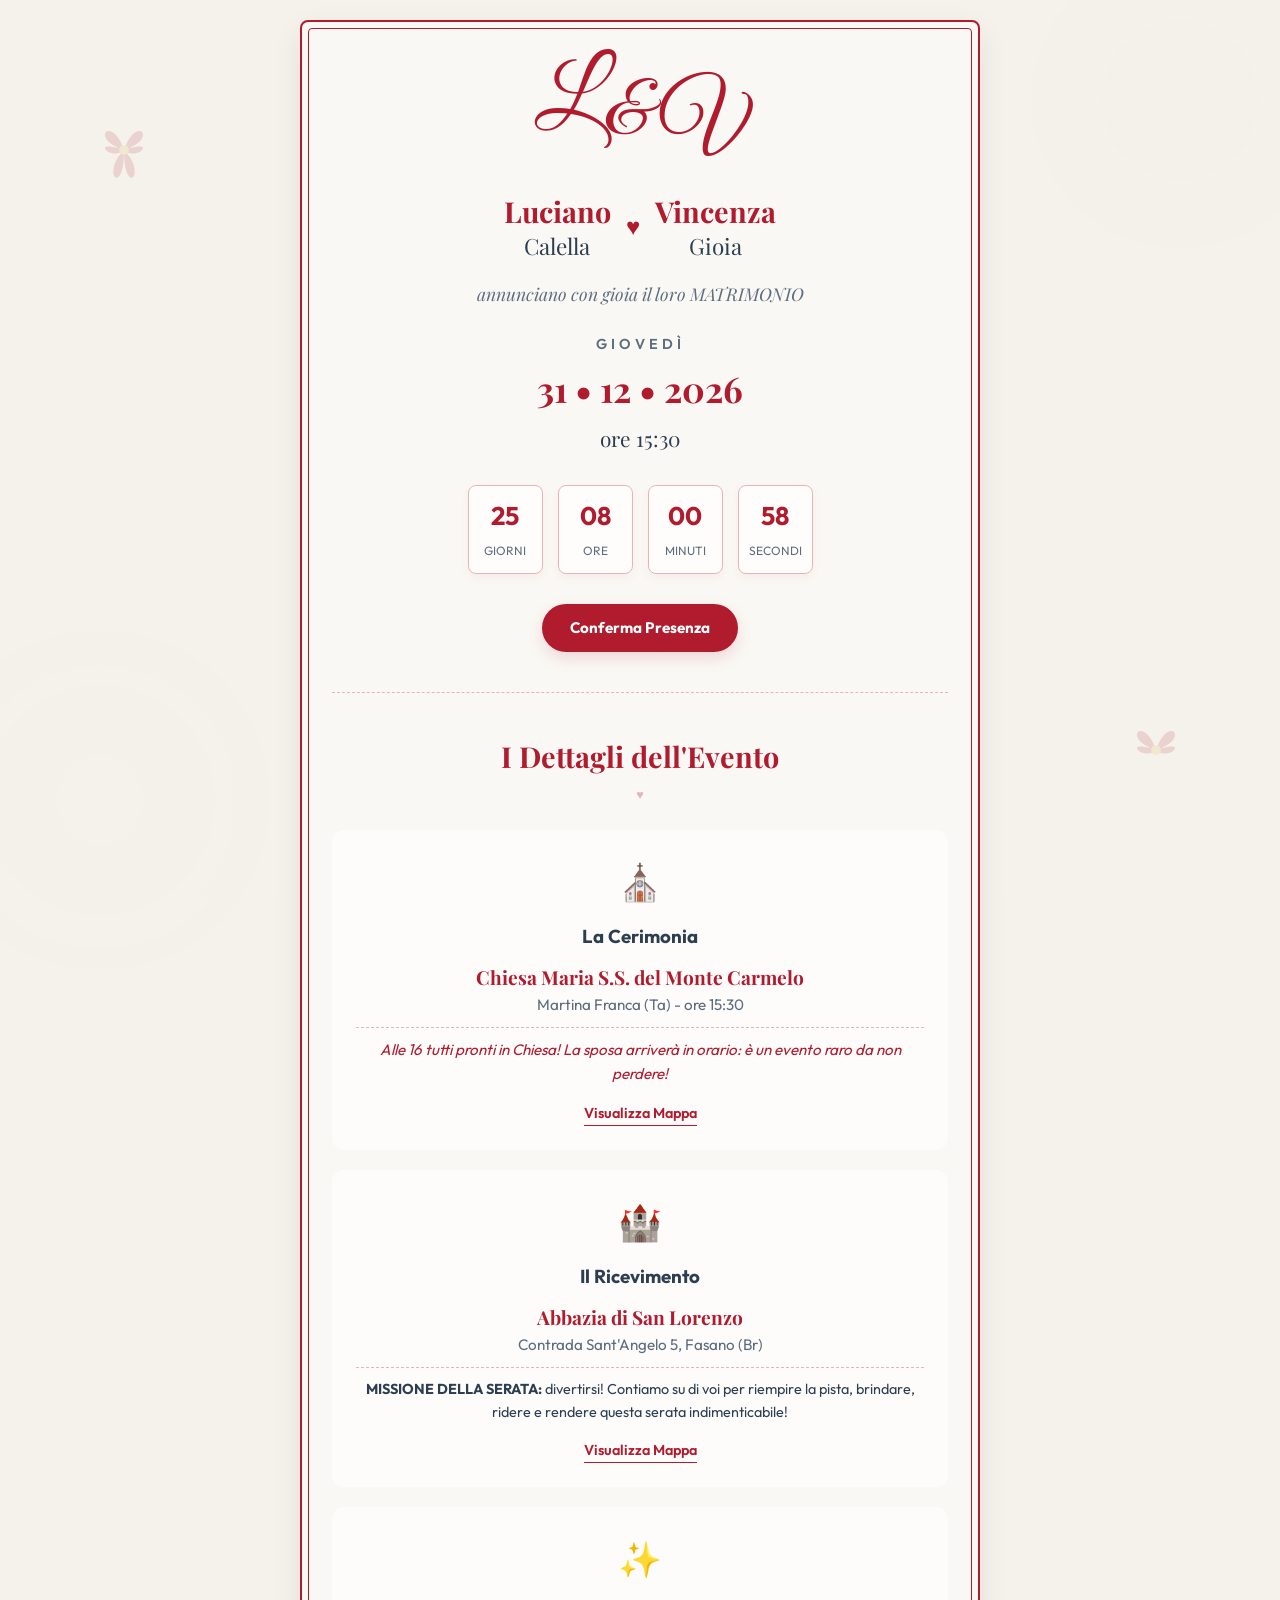
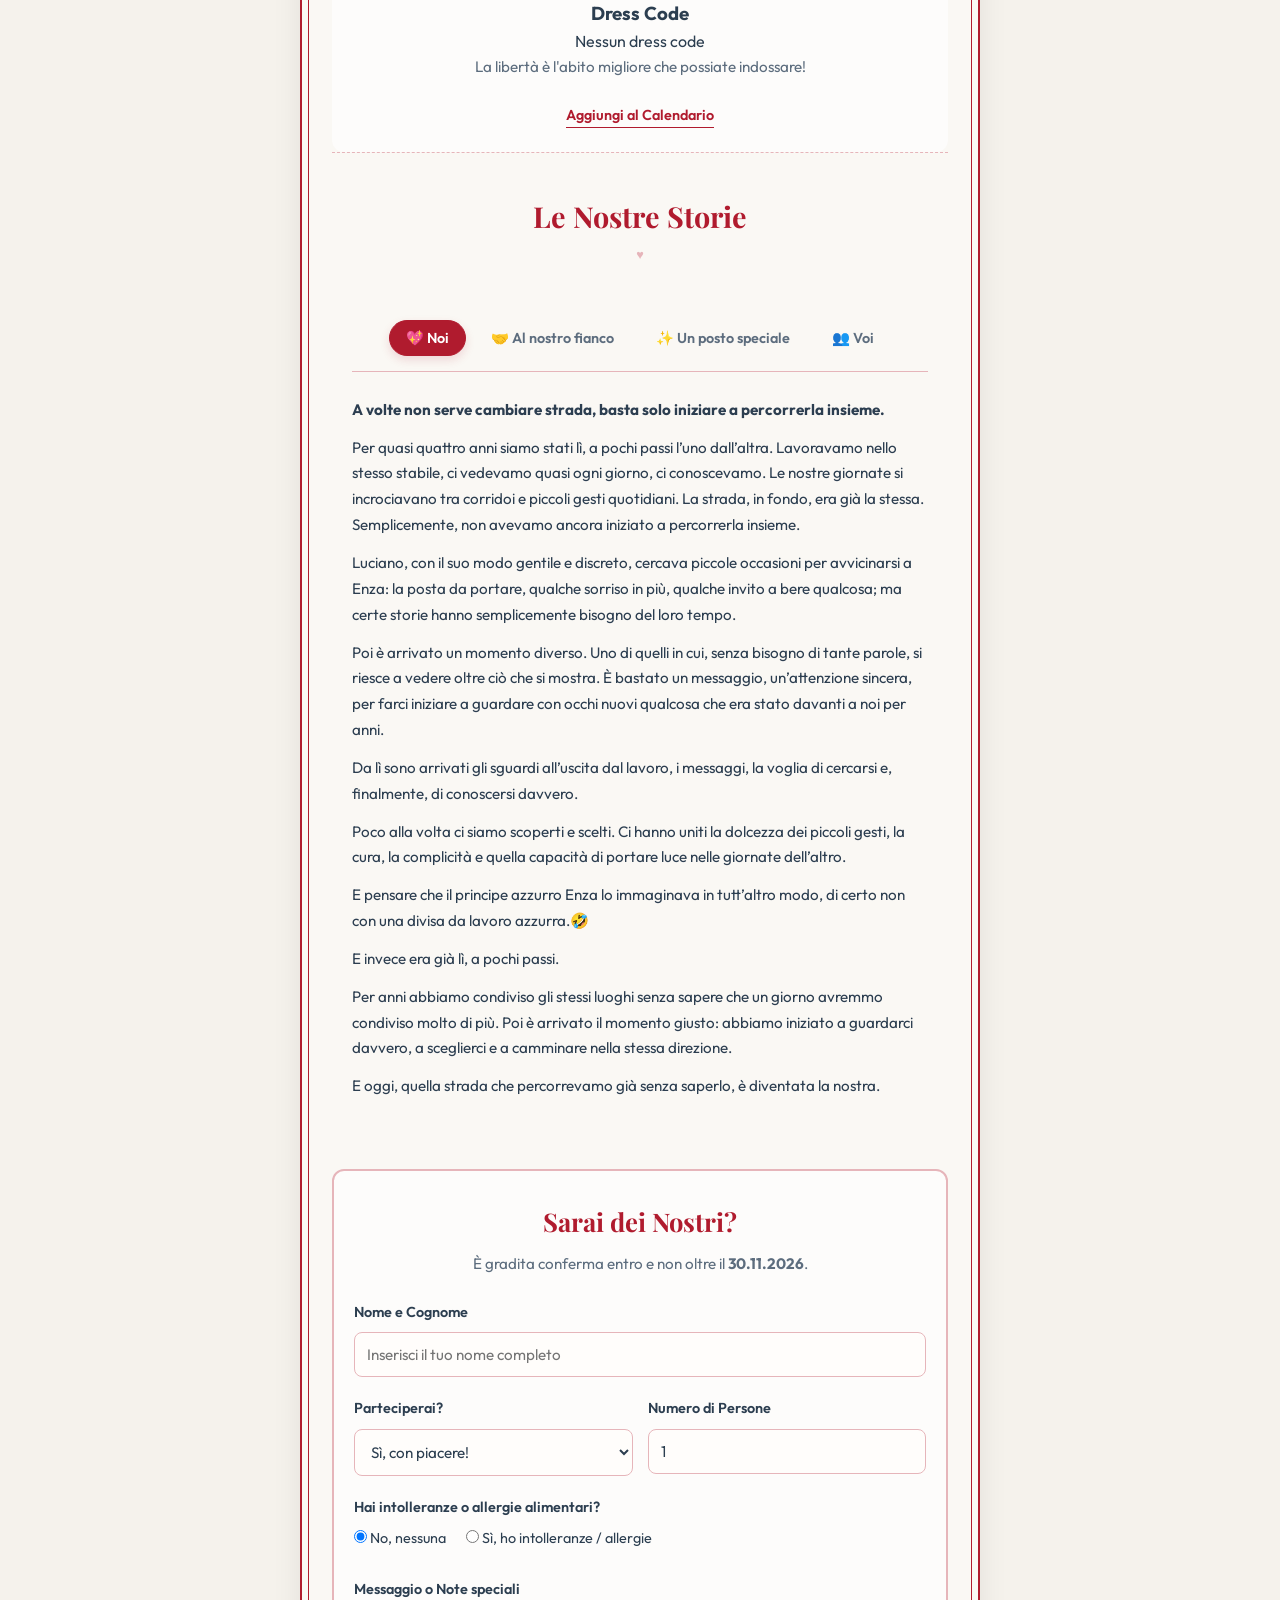
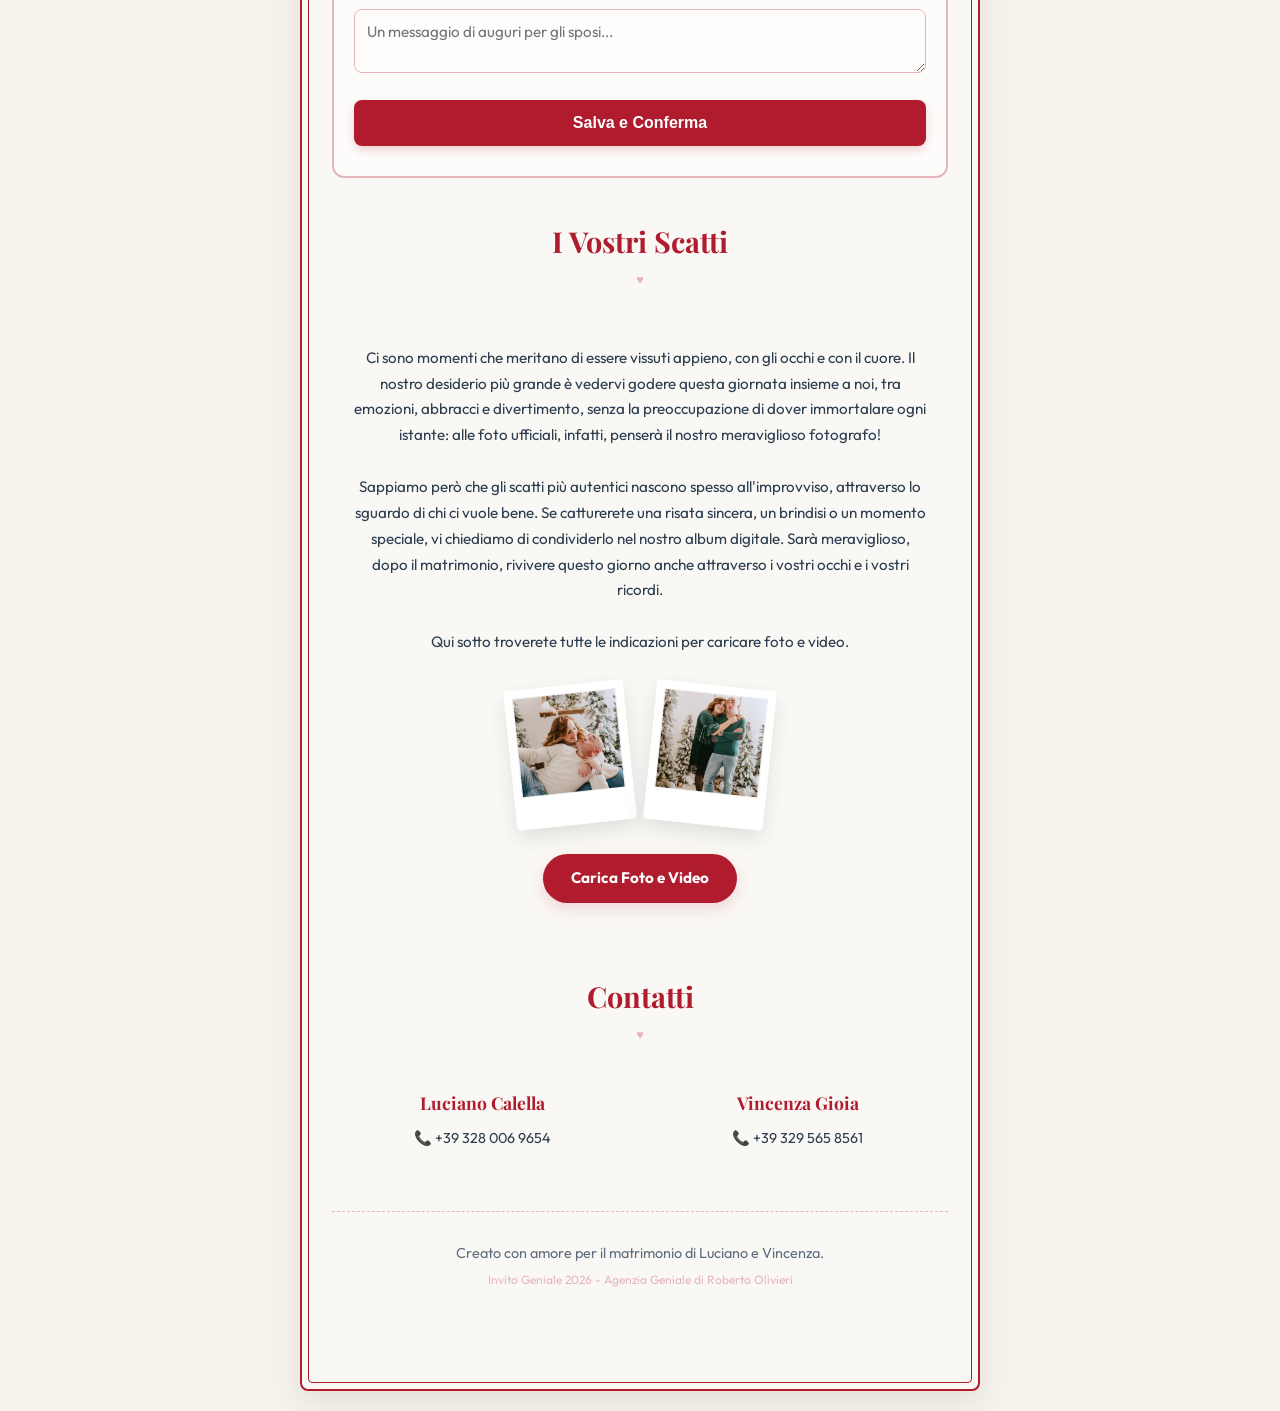
==== index.html @ fb2b027c "style: Rename location to Abbazia di San Lorenzo and add spacing above stories divider" ====
<!DOCTYPE html>
<html lang="it">
<head>
  <meta charset="UTF-8">
  <meta name="viewport" content="width=device-width, initial-scale=1.0">
  <title>Il Matrimonio di Luciano & Vincenza | Invito Ufficiale</title>
  <!-- Load Playfair Display, Great Vibes and Outfit from Google Fonts for premium wedding feel -->
  <link rel="preconnect" href="https://fonts.googleapis.com">
  <link rel="preconnect" href="https://fonts.gstatic.com" crossorigin>
  <link href="https://fonts.googleapis.com/css2?family=Great+Vibes&family=Outfit:wght@300;400;600&family=Playfair+Display:ital,wght@0,400;0,700;1,400&display=swap" rel="stylesheet">
  <link rel="stylesheet" href="style.css?v=1.0.4">
</head>
<body>

  <!-- Background Decorative Shapes -->
  <div class="decor-shape shape-1"></div>
  <div class="decor-shape shape-2"></div>
  
  <!-- Floating Wedding Flowers / Poinsettias -->
  <div class="floating-flower flower-top-left">
    <svg viewBox="0 0 100 100" fill="currentColor">
      <!-- Poinsettia stylized flower -->
      <path d="M50 50 C40 20 20 40 50 50 Z" />
      <path d="M50 50 C60 20 80 40 50 50 Z" />
      <path d="M50 50 C20 40 40 60 50 50 Z" />
      <path d="M50 50 C80 40 60 60 50 50 Z" />
      <path d="M50 50 C30 70 50 90 50 50 Z" />
      <path d="M50 50 C70 70 50 90 50 50 Z" />
      <circle cx="50" cy="50" r="4" fill="#D4AF37" />
    </svg>
  </div>
  <div class="floating-flower flower-bottom-right">
    <svg viewBox="0 0 100 100" fill="currentColor">
      <path d="M50 50 C40 20 20 40 50 50 Z" />
      <path d="M50 50 C60 20 80 40 50 50 Z" />
      <path d="M50 50 C20 40 40 60 50 50 Z" />
      <path d="M50 50 C80 40 60 60 50 50 Z" />
      <circle cx="50" cy="50" r="4" fill="#D4AF37" />
    </svg>
  </div>

  <!-- Main Container -->
  <div class="app-container">

    <!-- Card Wrapper to match physical card borders -->
    <div class="physical-card-wrap">
      
      <!-- Hero / Header Section -->
      <header class="hero-section">
        <div class="monogram-logo"><span class="letter-l">L</span><span class="ampersand">&amp;</span><span class="letter-v">V</span></div>
        
        <div class="celebrant-names-grid">
          <div class="celebrant-name-item">
            <span class="first-name">Luciano</span>
            <span class="last-name">Calella</span>
          </div>
          <div class="heart-divider-wrap">
            <span class="heart-icon">♥</span>
          </div>
          <div class="celebrant-name-item">
            <span class="first-name">Vincenza</span>
            <span class="last-name">Gioia</span>
          </div>
        </div>

        <p class="announcement-text" data-i18n="announcementText">annunciano con gioia il loro MATRIMONIO</p>
        
        <div class="wedding-date-badge">
          <div class="day-name" data-i18n="dayName">GIOVEDÌ</div>
          <div class="date-numbers">31 &bull; 12 &bull; 2026</div>
          <div class="time-number">ore 15:30</div>
        </div>

        <!-- Countdown Timer -->
        <div class="countdown-container">
          <div class="countdown-card">
            <span class="countdown-val" id="days">00</span>
            <span class="countdown-lbl" data-i18n="lblDays">Giorni</span>
          </div>
          <div class="countdown-card">
            <span class="countdown-val" id="hours">00</span>
            <span class="countdown-lbl" data-i18n="lblHours">Ore</span>
          </div>
          <div class="countdown-card">
            <span class="countdown-val" id="minutes">00</span>
            <span class="countdown-lbl" data-i18n="lblMinutes">Minuti</span>
          </div>
          <div class="countdown-card">
            <span class="countdown-val" id="seconds">00</span>
            <span class="countdown-lbl" data-i18n="lblSeconds">Secondi</span>
          </div>
        </div>

        <a href="#rsvp" class="cta-button scroll-link" data-i18n="ctaButton">Conferma Presenza</a>
      </header>

      <!-- Event Details Section -->
      <section class="details-section" id="details">
        <h2 class="section-title" data-i18n="detailsTitle">I Dettagli dell'Evento</h2>
        
        <div class="details-grid">
          <!-- Ceremony Card -->
          <div class="detail-card glass-card">
            <div class="card-content">
              <div class="card-icon">⛪</div>
              <h3 data-i18n="ceremonyTitle">La Cerimonia</h3>
              <p class="location-title">Chiesa Maria S.S. del Monte Carmelo</p>
              <p class="detail-sub">Martina Franca (Ta) - ore 15:30</p>
              <p class="funny-note" data-i18n="ceremonyFunny">Alle 16 tutti pronti in Chiesa! La sposa arriverà in orario: è un evento raro da non perdere!</p>
            </div>
            <a href="https://maps.google.com/?q=Chiesa+Maria+S.S.+del+Monte+Carmelo+Martina+Franca" target="_blank" class="map-link" data-i18n="mapBtn">Visualizza Mappa</a>
          </div>

          <!-- Reception Card -->
          <div class="detail-card glass-card">
            <div class="card-content">
              <div class="card-icon">🏰</div>
              <h3 data-i18n="receptionTitle">Il Ricevimento</h3>
              <p class="location-title">Abbazia di San Lorenzo</p>
              <p class="detail-sub">Contrada Sant'Angelo 5, Fasano (Br)</p>
              <p class="mission-text" data-i18n="missionText"><strong>MISSIONE DELLA SERATA:</strong> divertirsi! Contiamo su di voi per riempire la pista, brindare, ridere e rendere questa serata indimenticabile!</p>
            </div>
            <a href="https://maps.google.com/?q=Abbazia+San+Lorenzo+Fasano" target="_blank" class="map-link" data-i18n="mapBtn">Visualizza Mappa</a>
          </div>

          <!-- Dress Code Card -->
          <div class="detail-card glass-card">
            <div class="card-content">
              <div class="card-icon">✨</div>
              <h3 data-i18n="dressCodeTitle">Dress Code</h3>
              <p class="dress-code-val" data-i18n="dressCodeVal">Nessun dress code</p>
              <p class="detail-sub" data-i18n="dressCodeSub">La libertà è l'abito migliore che possiate indossare!</p>
            </div>
            <a href="#" id="calendar-btn" target="_blank" class="map-link" data-i18n="calendarBtn">Aggiungi al Calendario</a>
          </div>
        </div>
      <!-- Stories Section -->
      <section class="stories-section">
        <h2 class="section-title" data-i18n="storiesTitle">Le Nostre Storie</h2>
        <div class="stories-card glass-card">
          <div class="stories-tabs">
            <button class="tab-btn active" data-tab="noi" data-i18n="tabNoi">💖 Noi</button>
            <button class="tab-btn" data-tab="fianco" data-i18n="tabFianco">🤝 Al nostro fianco</button>
            <button class="tab-btn" data-tab="speciale" data-i18n="tabSpeciale">✨ Un posto speciale</button>
            <button class="tab-btn" data-tab="voi" data-i18n="tabVoi">👥 Voi</button>
          </div>
          <div class="stories-content">
            <div class="tab-content active" id="tab-noi" data-i18n="storyNoi">
              <!-- Caricato dinamicamente -->
            </div>
            <div class="tab-content" id="tab-fianco" data-i18n="storyFianco">
              <!-- Caricato dinamicamente -->
            </div>
            <div class="tab-content" id="tab-speciale" data-i18n="storySpeciale">
              <!-- Caricato dinamicamente -->
            </div>
            <div class="tab-content" id="tab-voi" data-i18n="storyVoi">
              <!-- Caricato dinamicamente -->
            </div>
          </div>
        </div>
      </section>

      <!-- RSVP Invitation Form -->
      <section class="rsvp-section" id="rsvp">
        <div class="rsvp-card glass-card">
          <h2 class="card-title" data-i18n="rsvpTitle">Sarai dei Nostri?</h2>
          <p class="card-subtitle" data-i18n="rsvpSubtitle">È gradita conferma entro e non oltre il <strong id="rsvp-deadline-text">30.11.2026</strong>.</p>
          
          <form id="rsvp-form" class="rsvp-form">
            <div class="form-group">
              <label for="guest-name" data-i18n="labelName">Nome e Cognome</label>
              <input type="text" id="guest-name" required placeholder="Inserisci il tuo nome completo" data-i18n="placeholderName">
            </div>

            <div class="form-row">
              <div class="form-group">
                <label for="attendance" data-i18n="labelAttendance">Parteciperai?</label>
                <select id="attendance" required>
                  <option value="yes" selected data-i18n="optionYes">Sì, con piacere!</option>
                  <option value="no" data-i18n="optionNo">Purtroppo non potrò esserci</option>
                </select>
              </div>

              <div class="form-group" id="guests-count-group">
                <label for="guests-count" data-i18n="labelGuests">Numero di Persone</label>
                <input type="number" id="guests-count" min="1" max="10" value="1">
              </div>
            </div>

            <div id="guest-names-container"></div>

            <div class="form-group">
              <label data-i18n="labelAllergies">Hai intolleranze o allergie alimentari?</label>
              <div class="radio-group">
                <label class="radio-label">
                  <input type="radio" name="has-allergies" value="no" checked>
                  <span data-i18n="radioNo">No, nessuna</span>
                </label>
                <label class="radio-label">
                  <input type="radio" name="has-allergies" value="yes">
                  <span data-i18n="radioYes">Sì, ho intolleranze / allergie</span>
                </label>
              </div>
            </div>

            <div class="form-group hidden" id="diet-group">
              <label for="diet-requirements" data-i18n="labelDiet">Specificare allergie o esigenze alimentari:</label>
              <textarea id="diet-requirements" rows="2" placeholder="Es. Celiaco (senza glutine), intollerante al lattosio, vegetariano, ecc." data-i18n="placeholderDiet"></textarea>
            </div>

            <div class="form-group">
              <label for="guest-notes" data-i18n="labelNotes">Messaggio o Note speciali</label>
              <textarea id="guest-notes" rows="2" placeholder="Un messaggio di auguri per gli sposi..." data-i18n="placeholderNotes"></textarea>
            </div>

            <button type="submit" class="submit-button" data-i18n="submitBtn">Salva e Conferma</button>
          </form>

          <!-- Post RSVP info container -->
          <div id="rsvp-success" class="rsvp-success hidden">
            <div class="success-icon">🎉</div>
            <h3 data-i18n="successTitle">Grazie per la tua risposta!</h3>
            <p id="rsvp-summary-text"></p>
            <div class="success-actions">
              <button id="send-whatsapp-btn" class="whatsapp-button">
                <svg xmlns="http://www.w3.org/2000/svg" width="18" height="18" fill="currentColor" viewBox="0 0 16 16"><path d="M13.601 2.326A7.854 7.854 0 0 0 7.994 0C3.627 0 .068 3.558.064 7.926c0 1.399.366 2.76 1.057 3.965L0 16l4.204-1.102a7.933 7.933 0 0 0 3.79.907h.004c4.368 0 7.926-3.558 7.93-7.93A7.898 7.898 0 0 0 13.6 2.326zM7.994 14.521a6.573 6.573 0 0 1-3.356-.92l-.24-.144-2.494.654.666-2.433-.156-.251a6.56 6.56 0 0 1-1.007-3.505c0-3.626 2.957-6.584 6.591-6.584a6.56 6.56 0 0 1 4.66 1.931 6.557 6.557 0 0 1 1.928 4.66c-.004 3.639-2.961 6.592-6.592 6.592zm3.69-4.294c-.202-.1-.1.198-.073.348-.386-.19-.747-.373-1.012-.5-.264-.127-.456-.19-.648.096-.19.286-.738.93-.904 1.124-.166.19-.33.21-.531.11-.202-.1-.852-.314-1.623-.997-.6-.533-1.005-1.193-1.123-1.395-.118-.202-.012-.31.088-.41.09-.09.202-.238.303-.356.101-.118.135-.202.203-.338.067-.136.034-.254-.017-.356-.05-.1-.456-1.1-.624-1.506-.164-.398-.333-.344-.456-.35-.118-.006-.254-.007-.39-.007a.75.75 0 0 0-.544.254c-.187.202-.713.697-.713 1.7s.73 1.97 1.83 2.1c1.1.135 1.97-.245 2.12-.416.15-.17.15-.224.15-.327s-.05-.18-.252-.28z"/></svg>
                <span data-i18n="whatsappBtn">Invia su WhatsApp</span>
              </button>
              <button id="change-rsvp-btn" class="text-button" data-i18n="changeRsvpBtn">Modifica risposta</button>
            </div>
          </div>
        </div>
      </section>

      <!-- I Vostri Scatti Section -->
      <section class="scatti-section">
        <h2 class="section-title" data-i18n="scattiTitle">I Vostri Scatti</h2>
        <div class="scatti-card glass-card">
          <p class="scatti-intro" data-i18n="scattiIntro">
            <!-- Caricato dinamicamente -->
          </p>
          <div class="scatti-polaroid-container">
            <div class="polaroid polaroid-1"><img src="assets/polaroid1.jpg" alt="Luciano & Vincenza"></div>
            <div class="polaroid polaroid-2"><img src="assets/polaroid2.jpg" alt="Matrimonio"></div>
          </div>
          <a href="#" id="scatti-album-btn" target="_blank" class="cta-button" data-i18n="scattiBtn">Carica Foto e Video</a>
        </div>
      </section>

      <!-- Contacts / Info Section -->
      <section class="contacts-section">
        <h2 class="section-title" data-i18n="contactsTitle">Contatti</h2>
        <div class="contacts-grid">
          <div class="contact-card glass-card">
            <h4>Luciano Calella</h4>
            <a href="tel:+393280069654" class="phone-link">📞 +39 328 006 9654</a>
          </div>
          <div class="contact-card glass-card">
            <h4>Vincenza Gioia</h4>
            <a href="tel:+393295658561" class="phone-link">📞 +39 329 565 8561</a>
          </div>
        </div>
      </section>

      <!-- Footer -->
      <footer class="app-footer">
        <p data-i18n="footerText">Creato con amore per il matrimonio di Luciano ed Vincenza.</p>
        <p class="footer-note" data-i18n="footerNote">Invito Geniale 2026 - Agenzia Geniale di Roberto Olivieri</p>
      </footer>

    </div> <!-- End physical-card-wrap -->
  </div>

  <!-- Script Configuration & Main Logic -->
  <script type="module" src="script.js"></script>
</body>
</html>
---- style.css ----
/* ==========================================================================
   DESIGN SYSTEM - LUCIANO & VINCENZA'S WEDDING INVITATION
   Elegant Crimson Red, Soft Gold & Clean White Theme (Christmas Wedding)
   ========================================================================== */

:root {
  /* Colors */
  --bg-color: #FDFCFA;         /* Clean Soft White / Silk */
  --card-bg: rgba(255, 255, 255, 0.58); /* Solid premium card background */
  --red-primary: #B01B2E;      /* Crimson Red from the card */
  --red-dark: #7D0B1B;         /* Deep Wine/Burgundy Red */
  --red-light: #E6B5BA;        /* Soft Rosy Accent */
  --gold-accent: #C5A880;      /* Champagne Gold Accent */
  --text-primary: #2C3E50;     /* Slate Dark Blue-Gray */
  --text-secondary: #5D6D7E;   /* Medium Gray */
  --text-light: #FDFCFA;       /* White text for buttons */
  --success-color: #27AE60;
  --whatsapp-color: #25D366;
  
  /* Typography */
  --font-serif: 'Playfair Display', Georgia, serif;
  --font-cursive: 'Snell Roundhand', 'Great Vibes', cursive;
  --font-sans: 'Outfit', -apple-system, BlinkMacSystemFont, sans-serif;
  
  /* Layout */
  --max-width: 680px;
  --border-radius: 16px;
  --transition-smooth: all 0.35s cubic-bezier(0.16, 1, 0.3, 1);
}

/* Base Styles */
* {
  box-sizing: border-box;
  margin: 0;
  padding: 0;
}

html {
  scroll-behavior: smooth;
}

body {
  background-color: #F5F2EC;
  color: var(--text-primary);
  font-family: var(--font-sans);
  line-height: 1.6;
  min-height: 100vh;
  padding: 20px 10px;
  display: flex;
  justify-content: center;
  align-items: center;
  position: relative;
}

body::before {
  content: '';
  position: fixed;
  top: 0;
  left: 0;
  right: 0;
  bottom: 0;
  background-image: linear-gradient(rgba(245, 242, 236, 0.45), rgba(245, 242, 236, 0.45)), url('assets/hero.png');
  background-size: cover;
  background-position: center;
  background-attachment: fixed;
  background-repeat: no-repeat;
  z-index: -3;
  pointer-events: none;
}

/* Background Ambient Blur */
.decor-shape {
  position: fixed;
  border-radius: 50%;
  filter: blur(100px);
  z-index: -2;
  pointer-events: none;
  opacity: 0.4;
}
.shape-1 {
  width: 300px;
  height: 300px;
  background: radial-gradient(circle, rgba(176, 27, 46, 0.08) 0%, rgba(176, 27, 46, 0) 70%);
  top: -50px;
  right: -50px;
}
.shape-2 {
  width: 300px;
  height: 300px;
  background: radial-gradient(circle, rgba(197, 168, 128, 0.1) 0%, rgba(197, 168, 128, 0) 70%);
  bottom: -50px;
  left: -50px;
}

/* Floating Flower Animations */
.floating-flower {
  position: fixed;
  color: var(--red-primary);
  opacity: 0.15;
  z-index: -1;
  pointer-events: none;
  width: 120px;
  height: 120px;
}
.flower-top-left {
  top: 10%;
  left: 5%;
  animation: rotateSlow 25s linear infinite;
}
.flower-bottom-right {
  bottom: 10%;
  right: 5%;
  animation: rotateSlow 30s linear infinite reverse;
}
@keyframes rotateSlow {
  from { transform: rotate(0deg); }
  to { transform: rotate(360deg); }
}

/* Language Switcher */
.lang-switcher {
  position: absolute;
  top: 20px;
  right: 20px;
  z-index: 100;
}
.lang-button {
  background: white;
  border: 1px solid var(--red-light);
  padding: 6px 12px;
  border-radius: 20px;
  cursor: pointer;
  display: flex;
  align-items: center;
  gap: 6px;
  font-family: var(--font-sans);
  font-weight: 600;
  color: var(--red-primary);
  box-shadow: 0 4px 10px rgba(0,0,0,0.05);
  transition: var(--transition-smooth);
}
.lang-button:hover {
  transform: translateY(-2px);
  border-color: var(--red-primary);
}

/* Main Container */
.app-container {
  width: 100%;
  max-width: var(--max-width);
  z-index: 1;
}

/* Physical Card Wrap Style matching the images */
.physical-card-wrap {
  background: rgba(253, 252, 250, 0.58);
  backdrop-filter: blur(10px);
  -webkit-backdrop-filter: blur(10px);
  border: 2px solid var(--red-primary);
  border-radius: 8px;
  padding: 40px 30px;
  position: relative;
  box-shadow: 0 10px 30px rgba(0, 0, 0, 0.08);
}
/* Inner thin border */
.physical-card-wrap::before {
  content: '';
  position: absolute;
  top: 6px;
  left: 6px;
  right: 6px;
  bottom: 6px;
  border: 1px solid var(--red-primary);
  pointer-events: none;
  border-radius: 4px;
}

/* Hero Section */
.hero-section {
  text-align: center;
  padding-bottom: 40px;
  border-bottom: 1px dashed var(--red-light);
  margin-bottom: 40px;
}

.monogram-logo {
  font-family: var(--font-cursive);
  font-size: 5.5rem;
  color: var(--red-primary);
  line-height: 1.2;
  margin-bottom: 20px;
  animation: fadeIn 1.5s ease-out;
  display: flex;
  justify-content: center;
  align-items: center;
}
.monogram-logo .letter-l {
  transform: translateY(-0.16em);
  margin-right: 0.08em;
}
.monogram-logo .ampersand {
  font-size: 0.85em;
  margin-right: 0.12em;
}
.monogram-logo .letter-v {
  transform: translateY(0.16em);
}

.celebrant-names-grid {
  display: flex;
  justify-content: center;
  align-items: center;
  gap: 15px;
  margin-bottom: 15px;
}
.celebrant-name-item {
  display: flex;
  flex-direction: column;
}
.celebrant-name-item .first-name {
  font-family: var(--font-serif);
  font-size: 1.8rem;
  font-weight: 700;
  color: var(--red-primary);
}
.celebrant-name-item .last-name {
  font-family: var(--font-serif);
  font-size: 1.4rem;
  color: var(--text-primary);
  margin-top: -5px;
}
.heart-divider-wrap {
  color: var(--red-primary);
  font-size: 1.5rem;
  animation: heartbeat 2s infinite;
}
@keyframes heartbeat {
  0% { transform: scale(1); }
  50% { transform: scale(1.15); }
  100% { transform: scale(1); }
}

.announcement-text {
  font-family: var(--font-serif);
  font-style: italic;
  font-size: 1.1rem;
  color: var(--text-secondary);
  margin: 15px 0 25px;
}

.wedding-date-badge {
  margin-bottom: 30px;
}
.wedding-date-badge .day-name {
  font-family: var(--font-sans);
  font-weight: 600;
  letter-spacing: 4px;
  color: var(--text-secondary);
  font-size: 0.9rem;
}
.wedding-date-badge .date-numbers {
  font-family: var(--font-serif);
  font-size: 2.2rem;
  color: var(--red-primary);
  font-weight: 700;
  margin: 5px 0;
}
.wedding-date-badge .time-number {
  font-family: var(--font-serif);
  font-size: 1.3rem;
  color: var(--text-primary);
}

/* Countdown */
.countdown-container {
  display: flex;
  justify-content: center;
  gap: 15px;
  margin-bottom: 30px;
}
.countdown-card {
  background: #FFFDFB;
  border: 1px solid var(--red-light);
  padding: 10px;
  min-width: 75px;
  border-radius: 8px;
  box-shadow: 0 4px 10px rgba(176, 27, 46, 0.05);
}
.countdown-val {
  display: block;
  font-family: var(--font-sans);
  font-size: 1.6rem;
  font-weight: 700;
  color: var(--red-primary);
}
.countdown-lbl {
  font-size: 0.75rem;
  color: var(--text-secondary);
  text-transform: uppercase;
}

/* Buttons */
.cta-button {
  display: inline-block;
  background: var(--red-primary);
  color: white;
  padding: 12px 32px;
  border-radius: 25px;
  text-decoration: none;
  font-family: var(--font-sans);
  font-weight: 600;
  box-shadow: 0 4px 15px rgba(176, 27, 46, 0.3);
  transition: var(--transition-smooth);
}
.cta-button:hover {
  background: var(--red-dark);
  transform: translateY(-2px);
  box-shadow: 0 6px 20px rgba(176, 27, 46, 0.4);
}

/* Sections */
.details-section, .rsvp-section, .contacts-section {
  margin-bottom: 40px;
}
.details-section {
  margin-bottom: 60px; /* Spazio extra prima del divisore tratteggiato delle storie */
}
.section-title {
  font-family: var(--font-serif);
  font-size: 1.8rem;
  color: var(--red-primary);
  text-align: center;
  margin-bottom: 25px;
  position: relative;
}
.section-title::after {
  content: '♥';
  display: block;
  font-size: 0.8rem;
  color: var(--red-light);
  margin-top: 5px;
}

.details-grid {
  display: flex;
  flex-direction: column;
  gap: 20px;
}
.detail-card {
  background: var(--card-bg);
  border: 1px solid var(--card-border);
  border-radius: 12px;
  padding: 24px;
  text-align: center;
  transition: var(--transition-smooth);
}
.detail-card:hover {
  transform: translateY(-4px);
  box-shadow: 0 8px 25px rgba(176, 27, 46, 0.06);
}
.card-icon {
  font-size: 2.2rem;
  margin-bottom: 12px;
}
.location-title {
  font-family: var(--font-serif);
  font-size: 1.2rem;
  font-weight: 700;
  color: var(--red-primary);
  margin-top: 10px;
}
.detail-sub {
  font-size: 0.95rem;
  color: var(--text-secondary);
  margin-bottom: 10px;
}
.funny-note {
  font-style: italic;
  color: var(--red-primary);
  font-size: 0.95rem;
  border-top: 1px dashed var(--red-light);
  padding-top: 10px;
  margin-top: 10px;
}
.mission-text {
  font-size: 0.9rem;
  color: var(--text-primary);
  border-top: 1px dashed var(--red-light);
  padding-top: 10px;
  margin-top: 10px;
}
.map-link {
  display: inline-block;
  margin-top: 15px;
  color: var(--red-primary);
  font-weight: 600;
  text-decoration: none;
  font-size: 0.9rem;
  border-bottom: 1px solid var(--red-primary);
  transition: var(--transition-smooth);
}
.map-link:hover {
  color: var(--red-dark);
  border-color: var(--red-dark);
}

/* RSVP Form */
.rsvp-card {
  background: var(--card-bg);
  border: 2px solid var(--red-light);
  border-radius: 12px;
  padding: 30px 20px;
}
.card-title {
  font-family: var(--font-serif);
  font-size: 1.6rem;
  color: var(--red-primary);
  text-align: center;
  margin-bottom: 10px;
}
.card-subtitle {
  text-align: center;
  font-size: 0.95rem;
  color: var(--text-secondary);
  margin-bottom: 25px;
}
.rsvp-form .form-group {
  margin-bottom: 20px;
}
.rsvp-form label {
  display: block;
  font-weight: 600;
  margin-bottom: 8px;
  font-size: 0.9rem;
}
.rsvp-form input[type="text"],
.rsvp-form input[type="number"],
.rsvp-form select,
.rsvp-form textarea {
  width: 100%;
  padding: 12px;
  border: 1px solid var(--red-light);
  border-radius: 8px;
  font-family: var(--font-sans);
  font-size: 0.95rem;
  background: #FFFDFB;
  color: var(--text-primary);
  transition: var(--transition-smooth);
}
.rsvp-form input:focus,
.rsvp-form select:focus,
.rsvp-form textarea:focus {
  outline: none;
  border-color: var(--red-primary);
  box-shadow: 0 0 8px rgba(176, 27, 46, 0.15);
}
.form-row {
  display: grid;
  grid-template-columns: 1fr 1fr;
  gap: 15px;
}
.radio-group {
  display: flex;
  gap: 20px;
  margin-top: 5px;
}
.radio-label {
  display: flex;
  align-items: center;
  gap: 8px;
  cursor: pointer;
  font-weight: 400 !important;
}
.submit-button {
  width: 100%;
  background: var(--red-primary);
  color: white;
  border: none;
  padding: 14px;
  border-radius: 8px;
  font-size: 1rem;
  font-weight: 600;
  cursor: pointer;
  box-shadow: 0 4px 10px rgba(176, 27, 46, 0.2);
  transition: var(--transition-smooth);
}
.submit-button:hover {
  background: var(--red-dark);
}

/* RSVP Success */
.rsvp-success {
  text-align: center;
  padding: 20px 0;
}
.success-icon {
  font-size: 3rem;
  margin-bottom: 15px;
}
.success-actions {
  display: flex;
  flex-direction: column;
  gap: 10px;
  margin-top: 25px;
}
.whatsapp-button {
  background: var(--whatsapp-color);
  color: white;
  border: none;
  padding: 12px;
  border-radius: 8px;
  font-weight: 600;
  cursor: pointer;
  display: flex;
  align-items: center;
  justify-content: center;
  gap: 8px;
  transition: var(--transition-smooth);
}
.whatsapp-button:hover {
  background: #1ebe57;
}
.text-button {
  background: none;
  border: none;
  color: var(--text-secondary);
  text-decoration: underline;
  cursor: pointer;
  font-size: 0.9rem;
}

/* Contacts */
.contacts-grid {
  display: grid;
  grid-template-columns: 1fr 1fr;
  gap: 15px;
}
.contact-card {
  text-align: center;
  padding: 20px;
}
.contact-card h4 {
  font-family: var(--font-serif);
  color: var(--red-primary);
  font-size: 1.1rem;
  margin-bottom: 8px;
}
.phone-link {
  color: var(--text-primary);
  text-decoration: none;
  font-size: 0.9rem;
  transition: var(--transition-smooth);
}
.phone-link:hover {
  color: var(--red-primary);
}

/* Footer */
.app-footer {
  text-align: center;
  border-top: 1px dashed var(--red-light);
  padding-top: 30px;
  margin-top: 30px;
}
.app-footer p {
  font-size: 0.9rem;
  color: var(--text-secondary);
}
.footer-note {
  font-size: 0.75rem !important;
  color: var(--red-light) !important;
  margin-top: 5px;
}

.hidden {
  display: none !important;
}

/* Stories Section */
.stories-section {
  margin-bottom: 40px;
  border-top: 1px dashed var(--red-light);
  padding-top: 40px;
}
.stories-card {
  padding: 30px 20px !important;
}
.stories-tabs {
  display: flex;
  justify-content: center;
  flex-wrap: wrap;
  gap: 8px;
  margin-bottom: 25px;
  border-bottom: 1px solid var(--red-light);
  padding-bottom: 15px;
}
.tab-btn {
  background: none;
  border: 1px solid transparent;
  padding: 8px 16px;
  font-family: var(--font-sans);
  font-weight: 600;
  font-size: 0.9rem;
  color: var(--text-secondary);
  cursor: pointer;
  border-radius: 20px;
  transition: var(--transition-smooth);
}
.tab-btn:hover {
  color: var(--red-primary);
  background: rgba(176, 27, 46, 0.05);
}
.tab-btn.active {
  background: var(--red-primary);
  color: white;
  border-color: var(--red-primary);
  box-shadow: 0 4px 10px rgba(176, 27, 46, 0.15);
}
.stories-content {
  position: relative;
  min-height: 120px;
}
.tab-content {
  display: none;
  font-size: 0.95rem;
  line-height: 1.7;
  color: var(--text-primary);
  animation: fadeIn 0.4s ease-out;
}
.tab-content.active {
  display: block;
}
.tab-content p {
  margin-bottom: 12px;
}
.tab-content p:last-child {
  margin-bottom: 0;
}

/* Scatti Section */
.scatti-section {
  margin-bottom: 40px;
}
.scatti-card {
  text-align: center;
  padding: 30px 20px !important;
}
.scatti-intro {
  font-size: 0.95rem;
  line-height: 1.7;
  color: var(--text-primary);
  margin-bottom: 25px;
}
.scatti-polaroid-container {
  display: flex;
  justify-content: center;
  gap: 20px;
  margin: 30px 0;
}
.polaroid {
  background: white;
  padding: 8px 8px 24px 8px;
  box-shadow: 0 8px 20px rgba(0,0,0,0.1);
  border-radius: 4px;
  width: 120px;
  transition: var(--transition-smooth);
}
.polaroid img {
  width: 100%;
  height: 100px;
  object-fit: cover;
  border: 1px solid #eee;
}
.polaroid-1 {
  transform: rotate(-6deg);
}
.polaroid-2 {
  transform: rotate(6deg);
}
.polaroid:hover {
  transform: scale(1.1) rotate(0deg);
  z-index: 10;
}
.cta-button {
  display: inline-block;
  background: var(--red-primary);
  color: white;
  padding: 12px 28px;
  border-radius: 30px;
  font-family: var(--font-sans);
  font-weight: 700;
  font-size: 0.95rem;
  text-decoration: none;
  box-shadow: 0 6px 15px rgba(176, 27, 46, 0.15);
  transition: var(--transition-smooth);
  border: none;
  cursor: pointer;
}
.cta-button:hover {
  background: var(--red-dark);
  transform: translateY(-2px);
  box-shadow: 0 8px 20px rgba(176, 27, 46, 0.25);
  color: white;
}

/* Responsive */
@media (max-width: 600px) {
  .physical-card-wrap {
    padding: 30px 15px;
  }
  .celebrant-names-grid {
    flex-direction: column;
    gap: 5px;
  }
  .celebrant-name-item .first-name {
    font-size: 1.6rem;
  }
  .celebrant-name-item .last-name {
    font-size: 1.2rem;
  }
  .form-row {
    grid-template-columns: 1fr;
  }
  .contacts-grid {
    grid-template-columns: 1fr;
  }
}
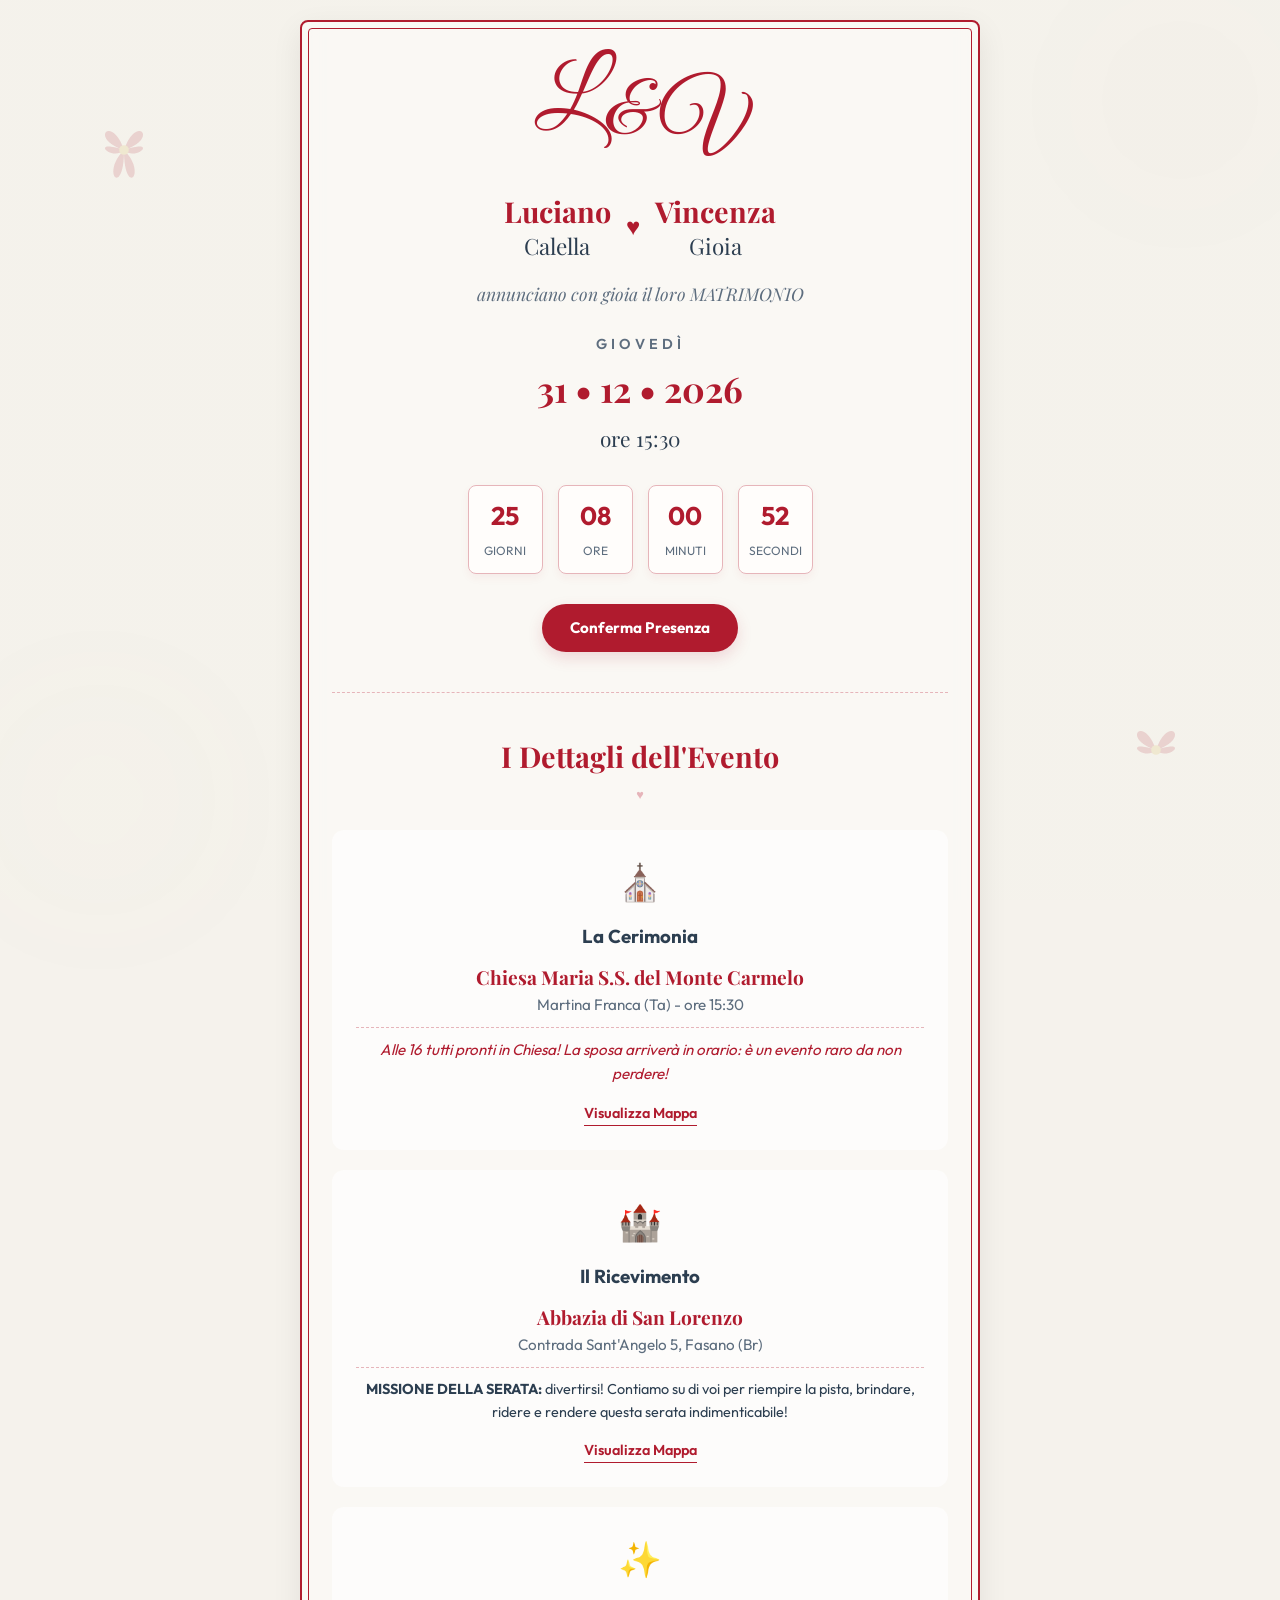
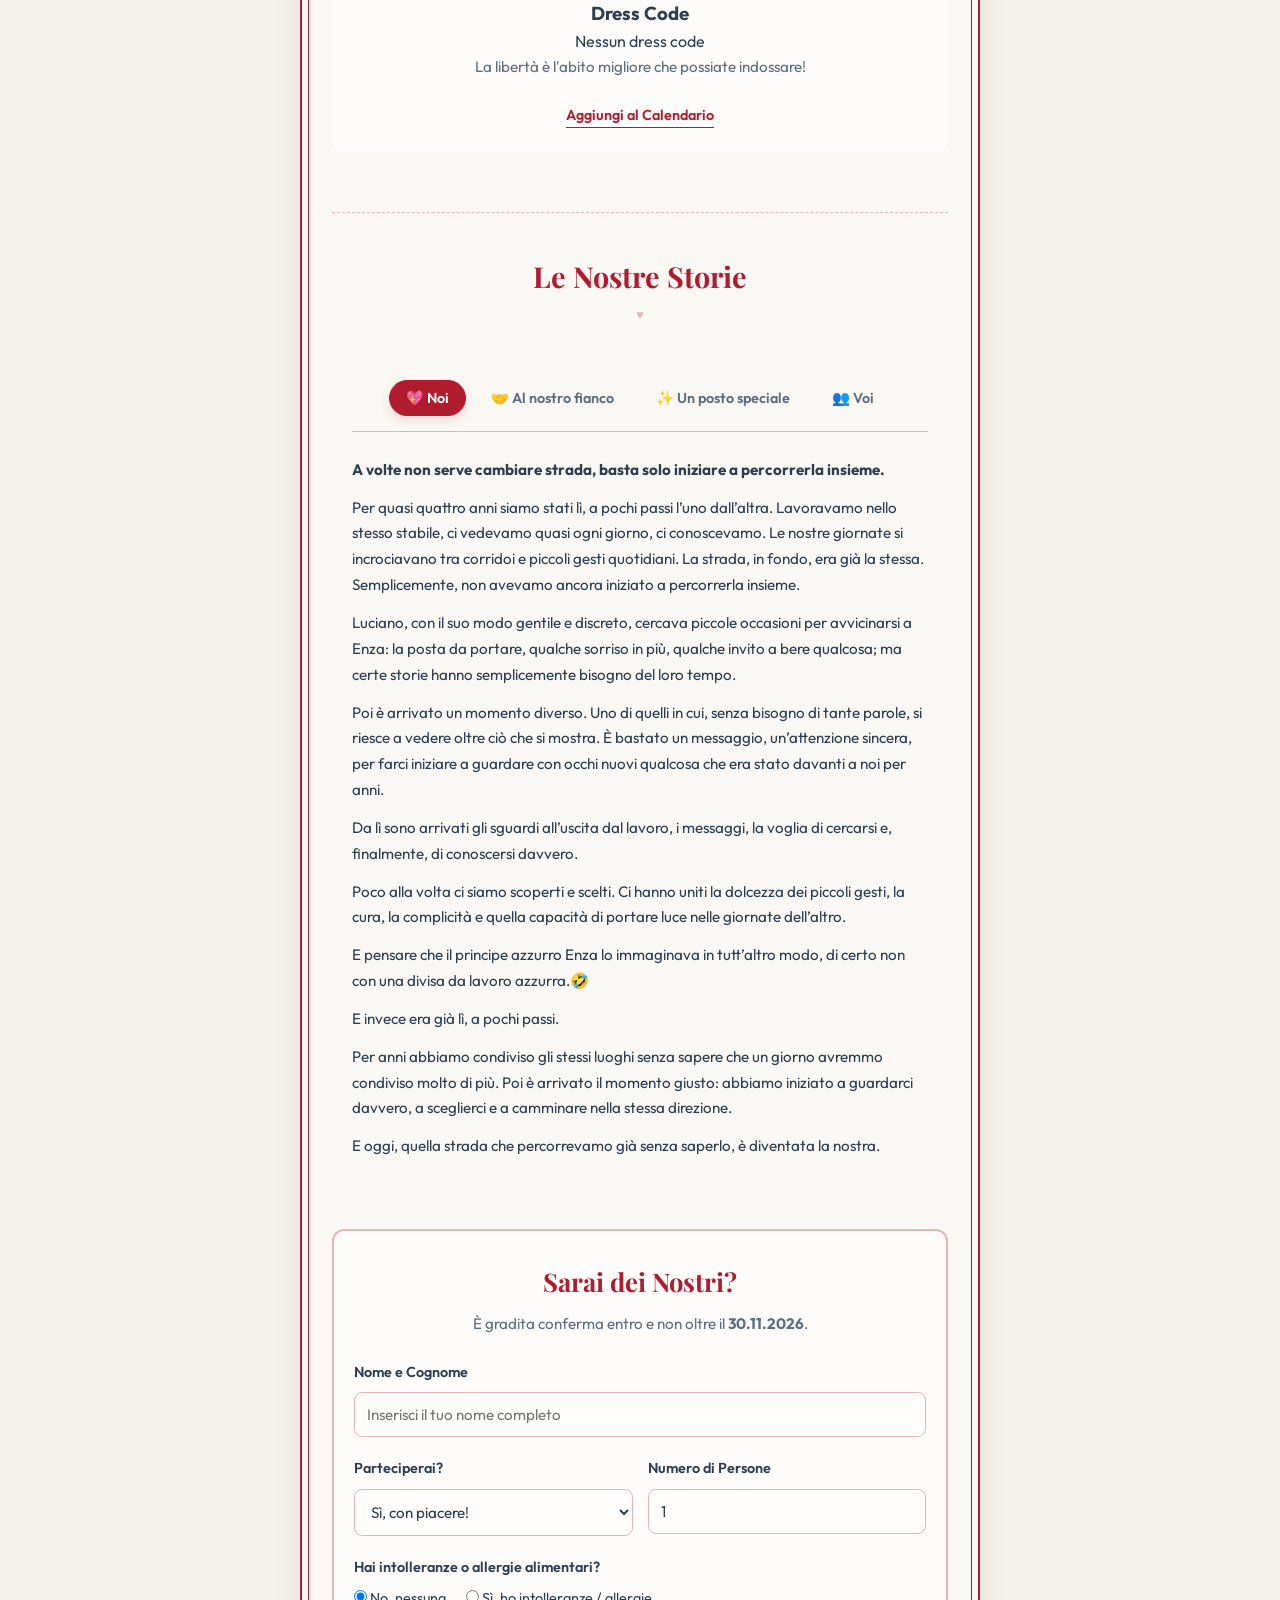
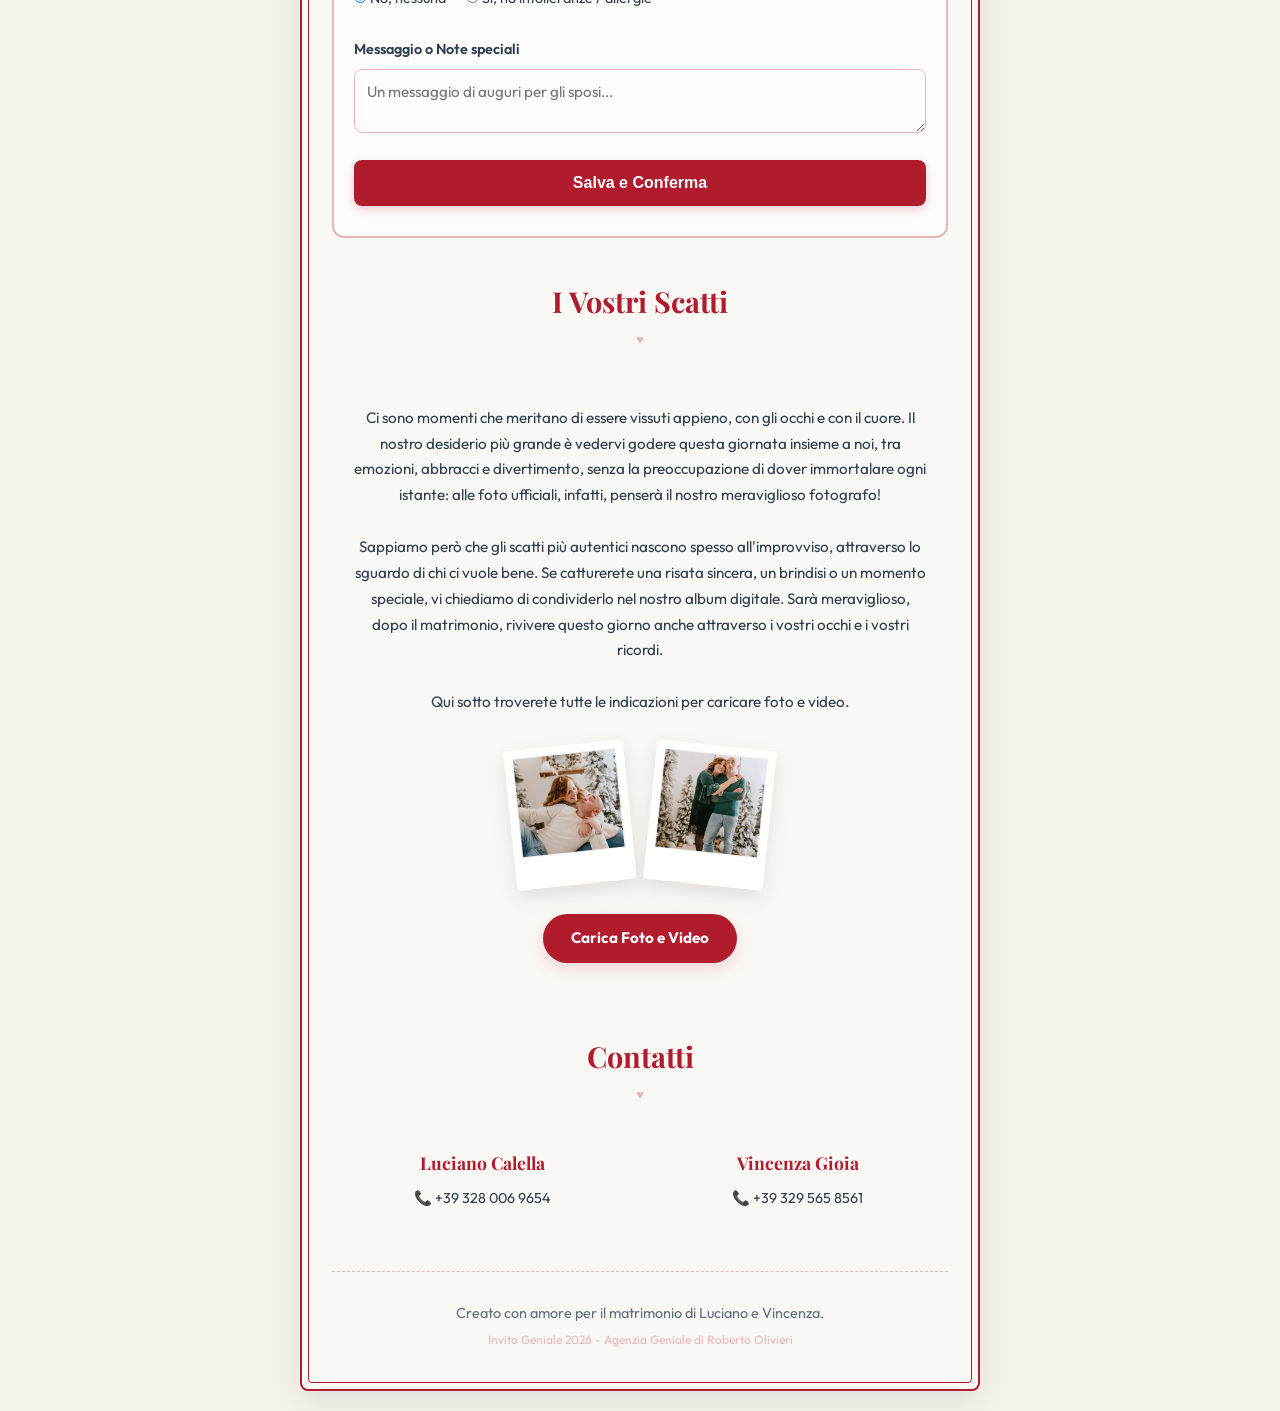
==== commit 27fc618e: "fix: Correctly close details-section HTML tag to fix spacing bug" ====
--- a/index.html
+++ b/index.html
@@ -134,6 +134,8 @@
             <a href="#" id="calendar-btn" target="_blank" class="map-link" data-i18n="calendarBtn">Aggiungi al Calendario</a>
           </div>
         </div>
+      </section>
+
       <!-- Stories Section -->
       <section class="stories-section">
         <h2 class="section-title" data-i18n="storiesTitle">Le Nostre Storie</h2>
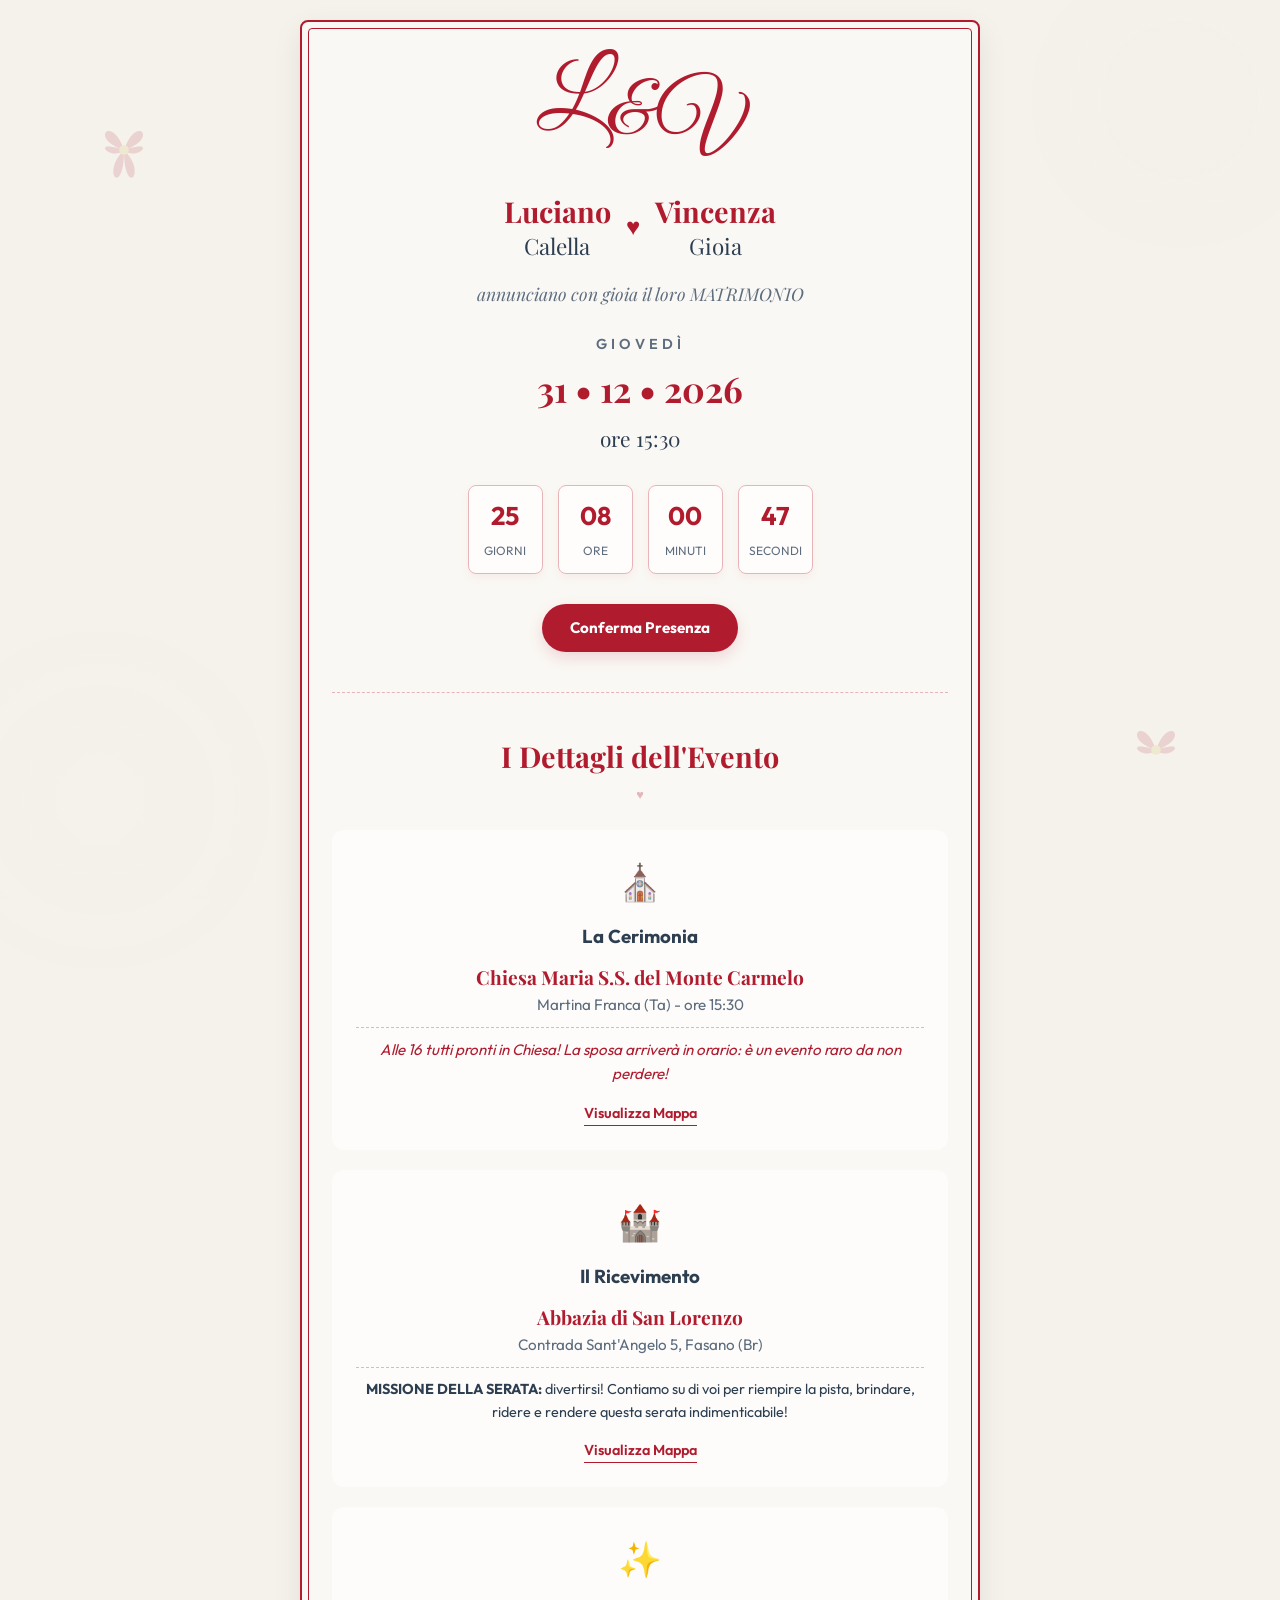
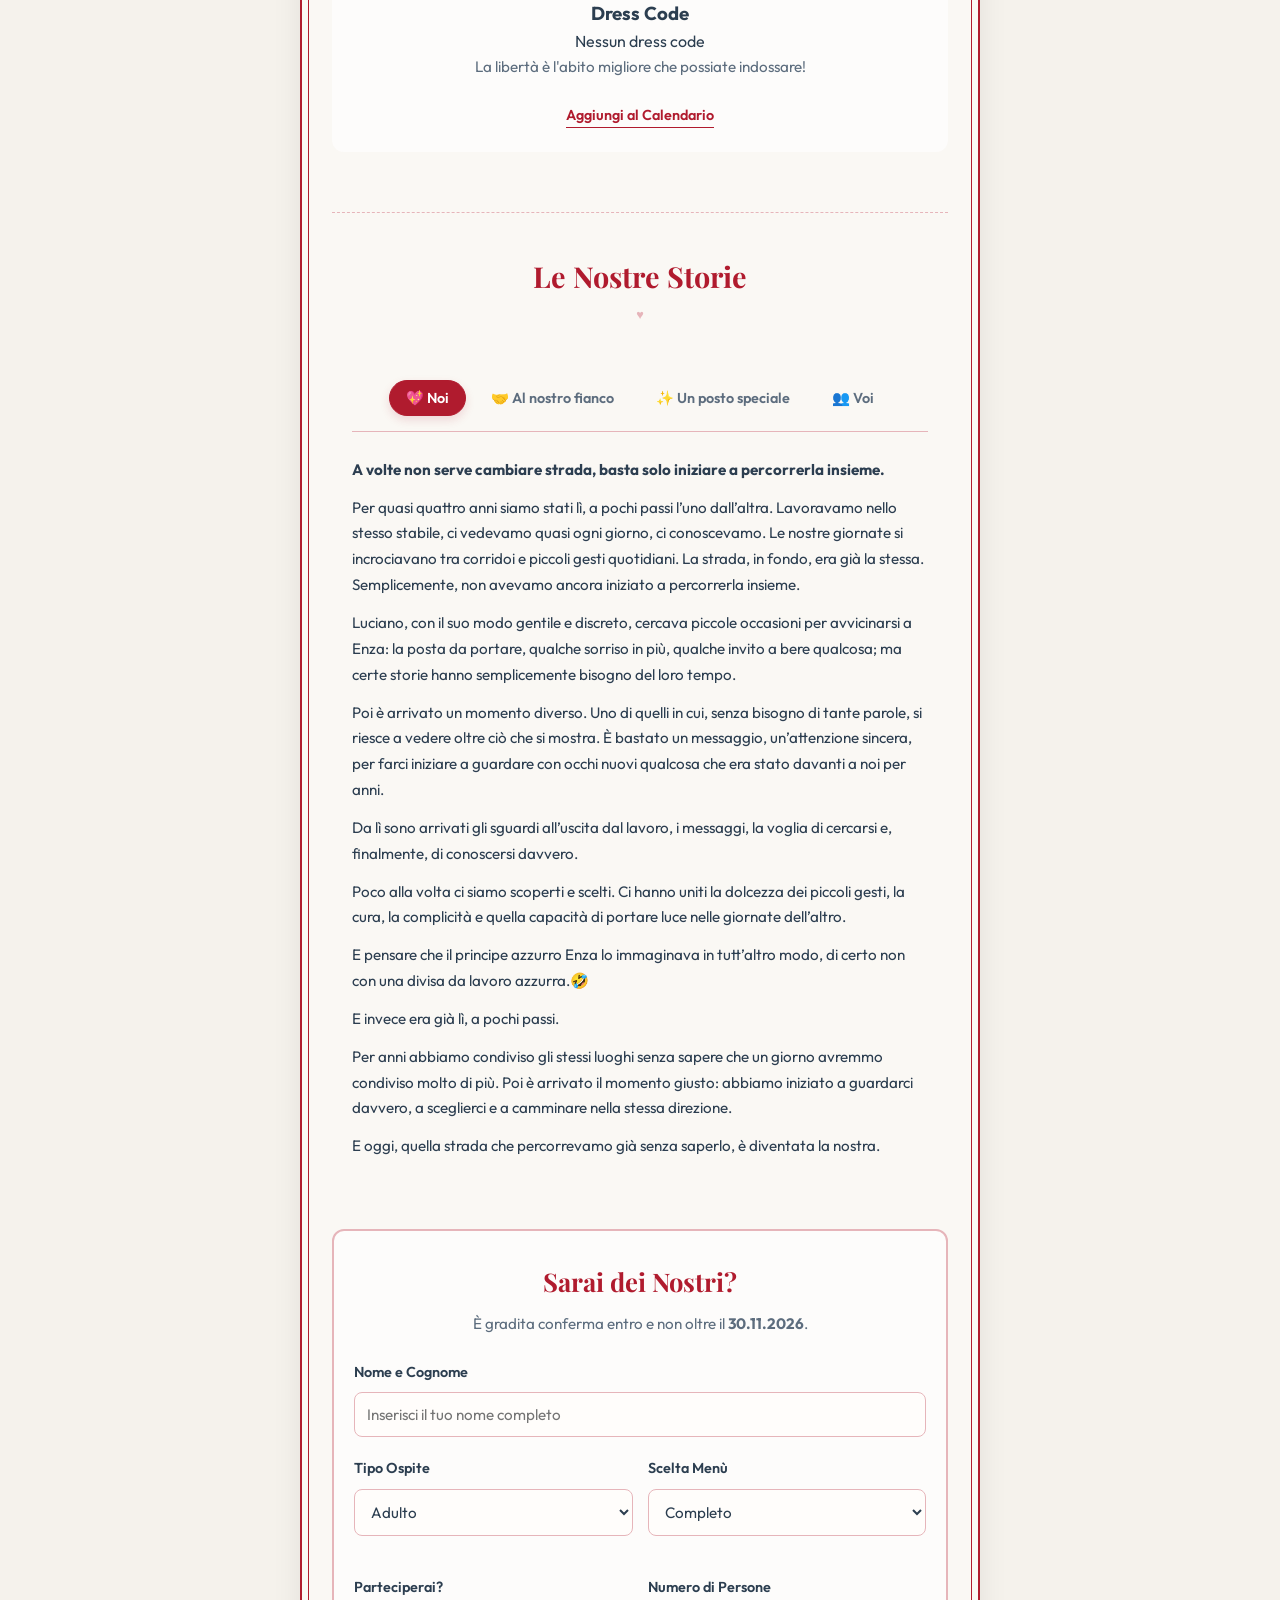
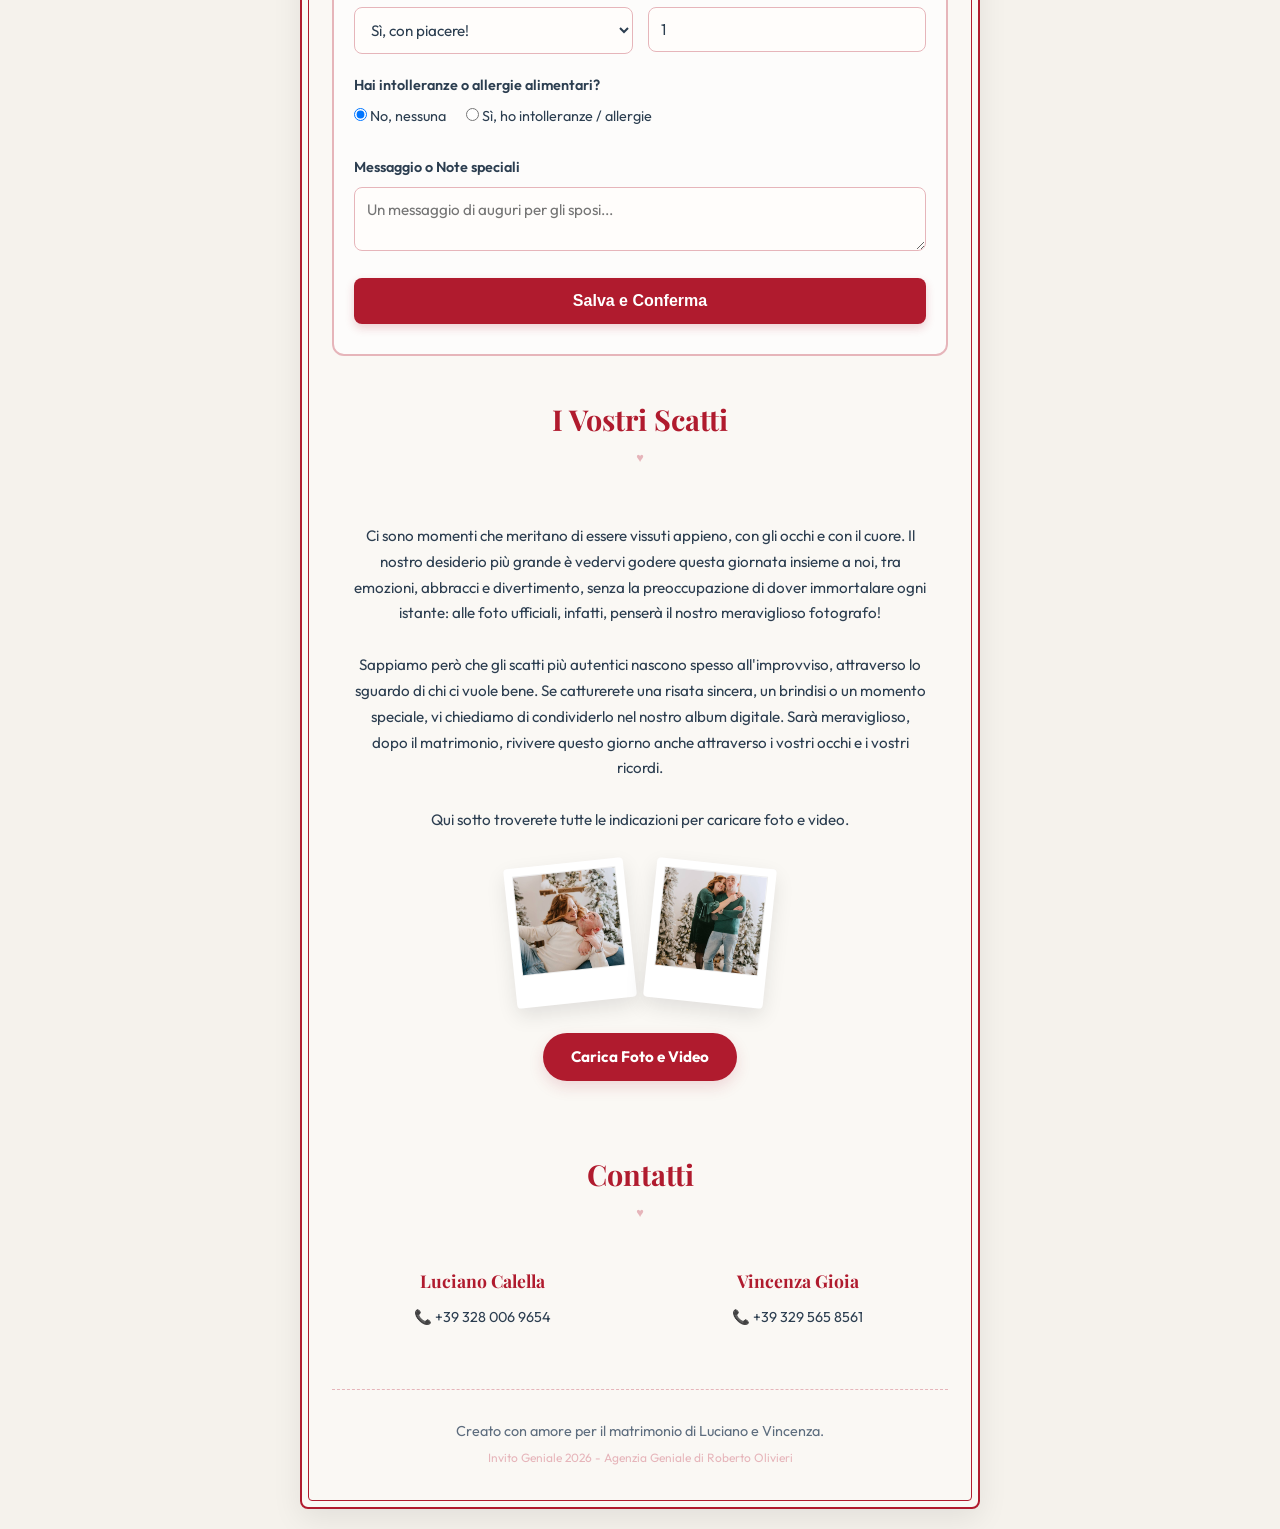
==== commit 248fc300: "feat: Add guest type select, custom menus, and WhatsApp dynamic payload formatter" ====
--- a/index.html
+++ b/index.html
@@ -175,6 +175,26 @@
               <input type="text" id="guest-name" required placeholder="Inserisci il tuo nome completo" data-i18n="placeholderName">
             </div>
 
+            <div class="form-group" id="main-guest-options-group">
+              <div class="form-row">
+                <div class="form-group">
+                  <label for="main-guest-type">Tipo Ospite</label>
+                  <select id="main-guest-type" class="guest-type-select">
+                    <option value="adult" selected>Adulto</option>
+                    <option value="child">Bambino</option>
+                  </select>
+                </div>
+                <div class="form-group">
+                  <label for="main-guest-menu">Scelta Menù</label>
+                  <select id="main-guest-menu" class="guest-menu-select">
+                    <option value="Completo" selected>Completo</option>
+                    <option value="Vegetariano">Vegetariano</option>
+                    <option value="Vegano">Vegano</option>
+                  </select>
+                </div>
+              </div>
+            </div>
+
             <div class="form-row">
               <div class="form-group">
                 <label for="attendance" data-i18n="labelAttendance">Parteciperai?</label>
--- a/style.css
+++ b/style.css
@@ -200,7 +200,7 @@
 }
 .monogram-logo .ampersand {
   font-size: 0.85em;
-  margin-right: 0.12em;
+  margin-right: 0.05em;
 }
 .monogram-logo .letter-v {
   transform: translateY(0.16em);
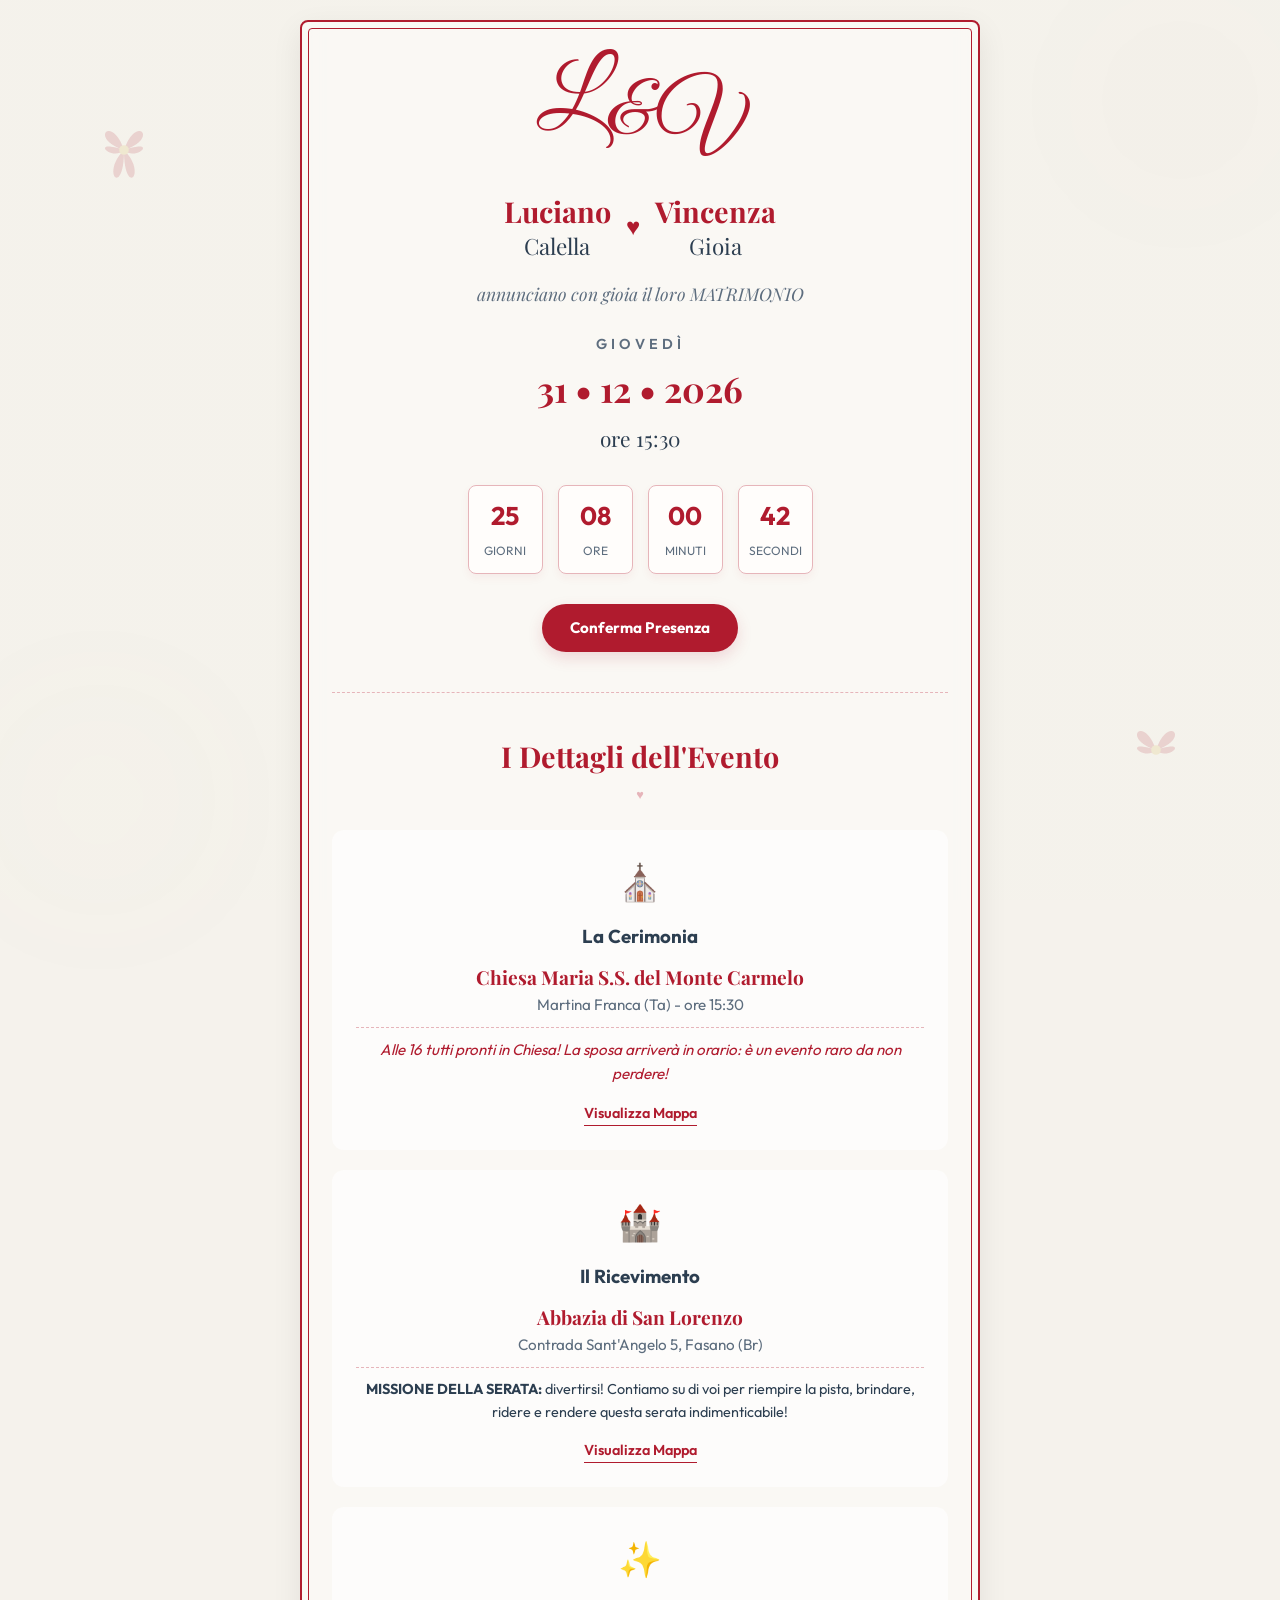
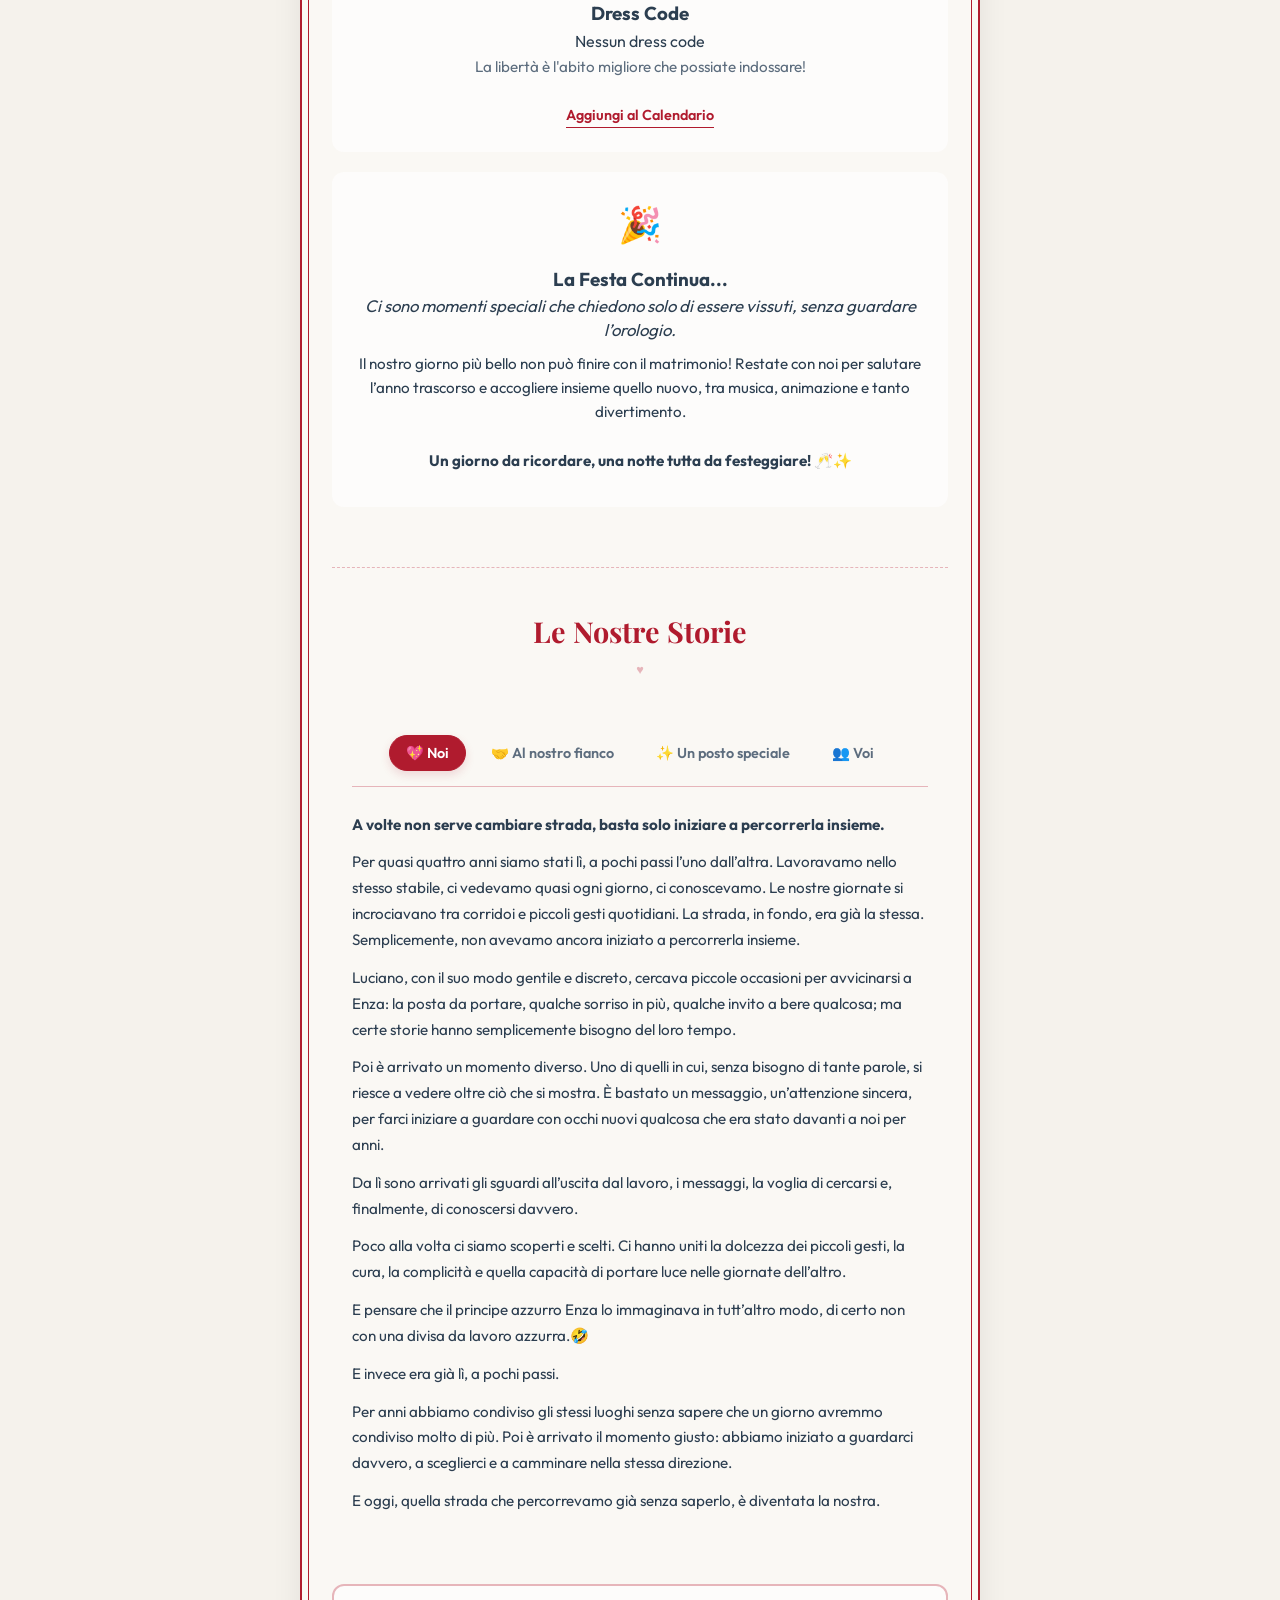
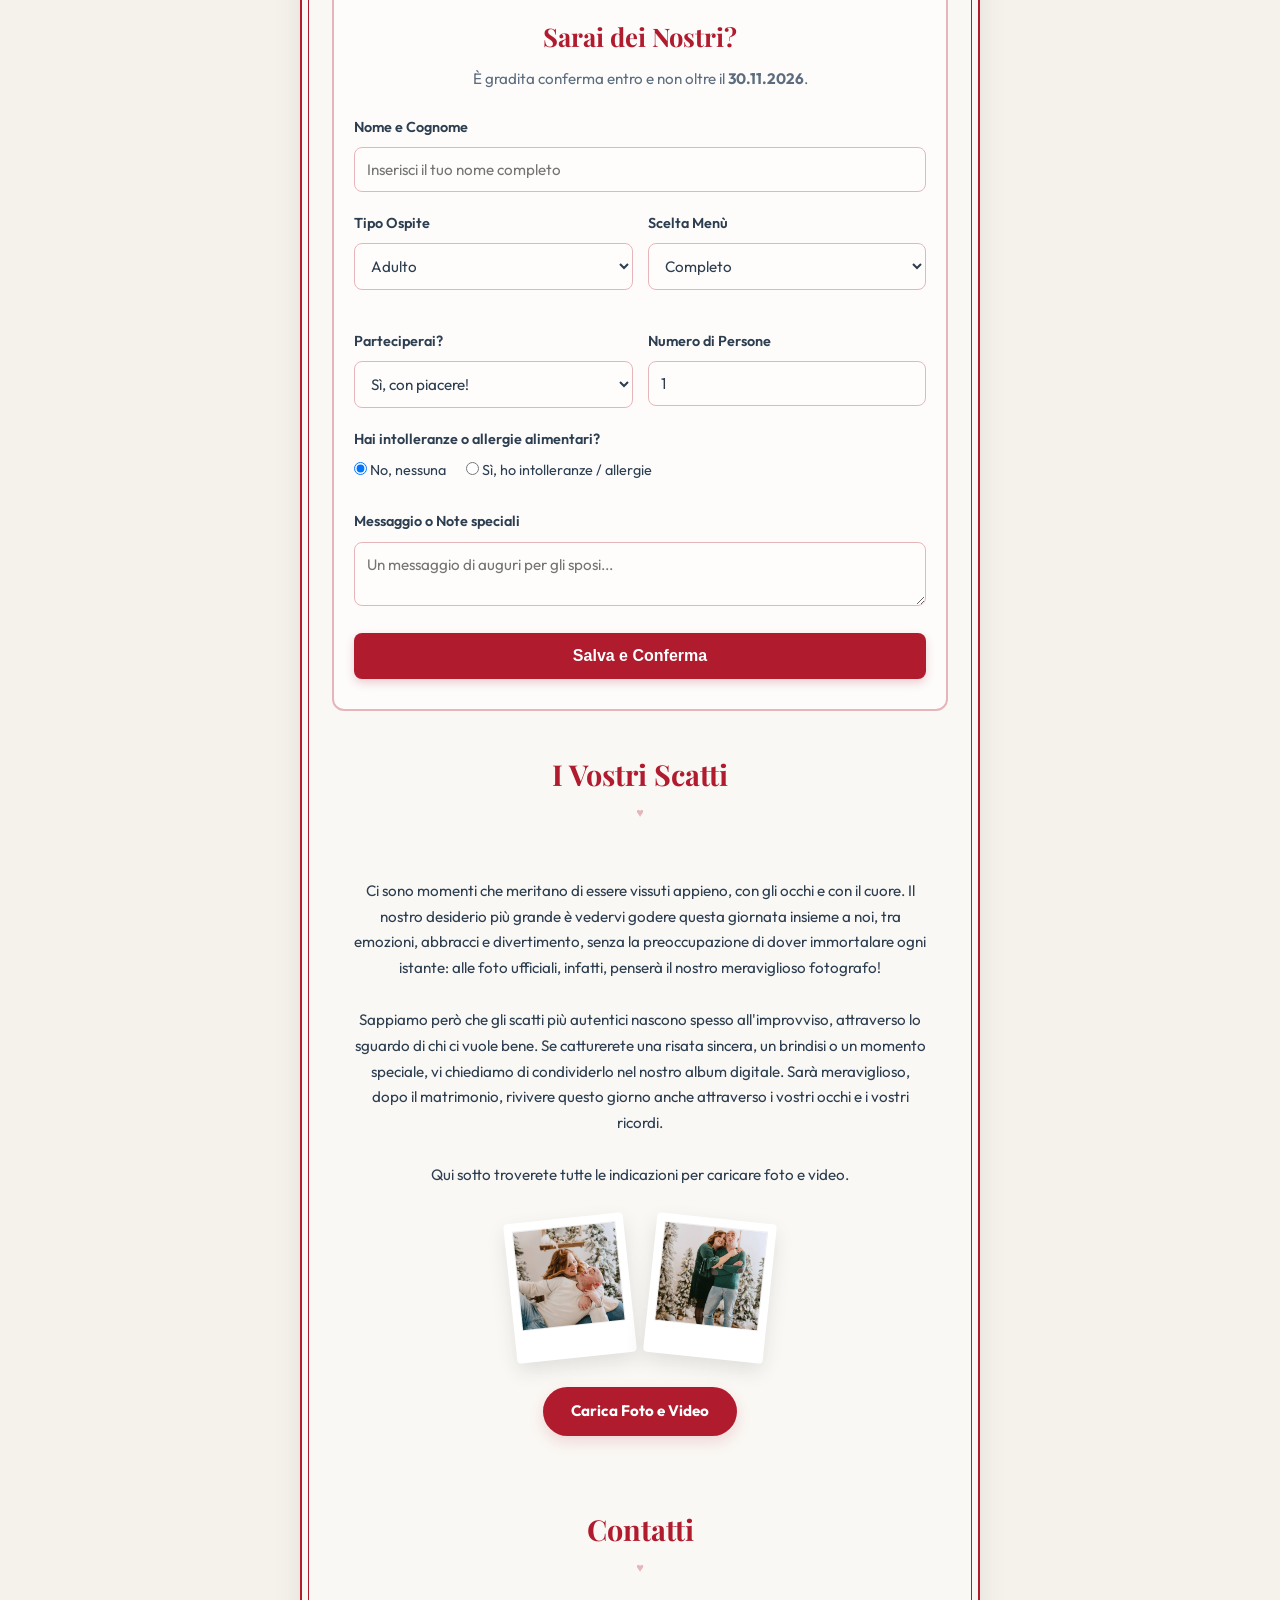
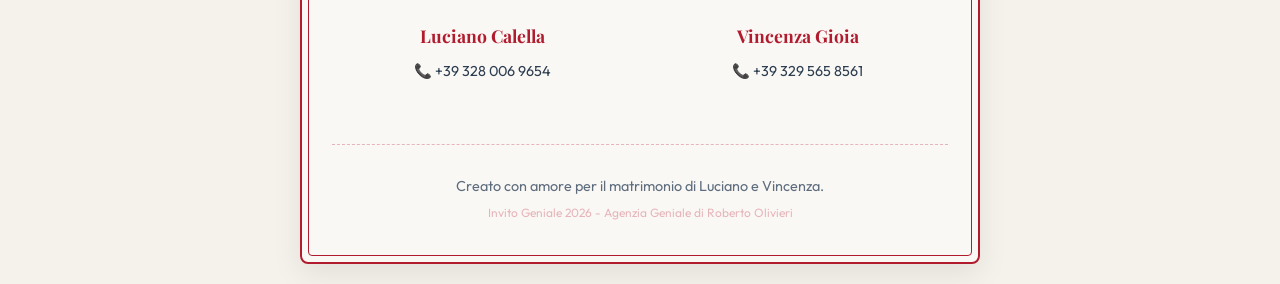
==== commit 86ac361e: "feat: Add 'La Festa Continua...' details card for afterparty description" ====
--- a/index.html
+++ b/index.html
@@ -133,6 +133,19 @@
             </div>
             <a href="#" id="calendar-btn" target="_blank" class="map-link" data-i18n="calendarBtn">Aggiungi al Calendario</a>
           </div>
+
+          <!-- Afterparty Card -->
+          <div class="detail-card glass-card">
+            <div class="card-content">
+              <div class="card-icon">🎉</div>
+              <h3>La Festa Continua...</h3>
+              <p class="dress-code-val" style="font-style: italic; font-size: 1.05rem; margin-bottom: 10px; line-height: 1.4;">Ci sono momenti speciali che chiedono solo di essere vissuti, senza guardare l’orologio.</p>
+              <p class="detail-sub" style="font-size: 0.95rem; line-height: 1.6; margin-top: 10px; color: var(--text-primary);">
+                Il nostro giorno più bello non può finire con il matrimonio! Restate con noi per salutare l’anno trascorso e accogliere insieme quello nuovo, tra musica, animazione e tanto divertimento.<br><br>
+                <strong>Un giorno da ricordare, una notte tutta da festeggiare! 🥂✨</strong>
+              </p>
+            </div>
+          </div>
         </div>
       </section>
 
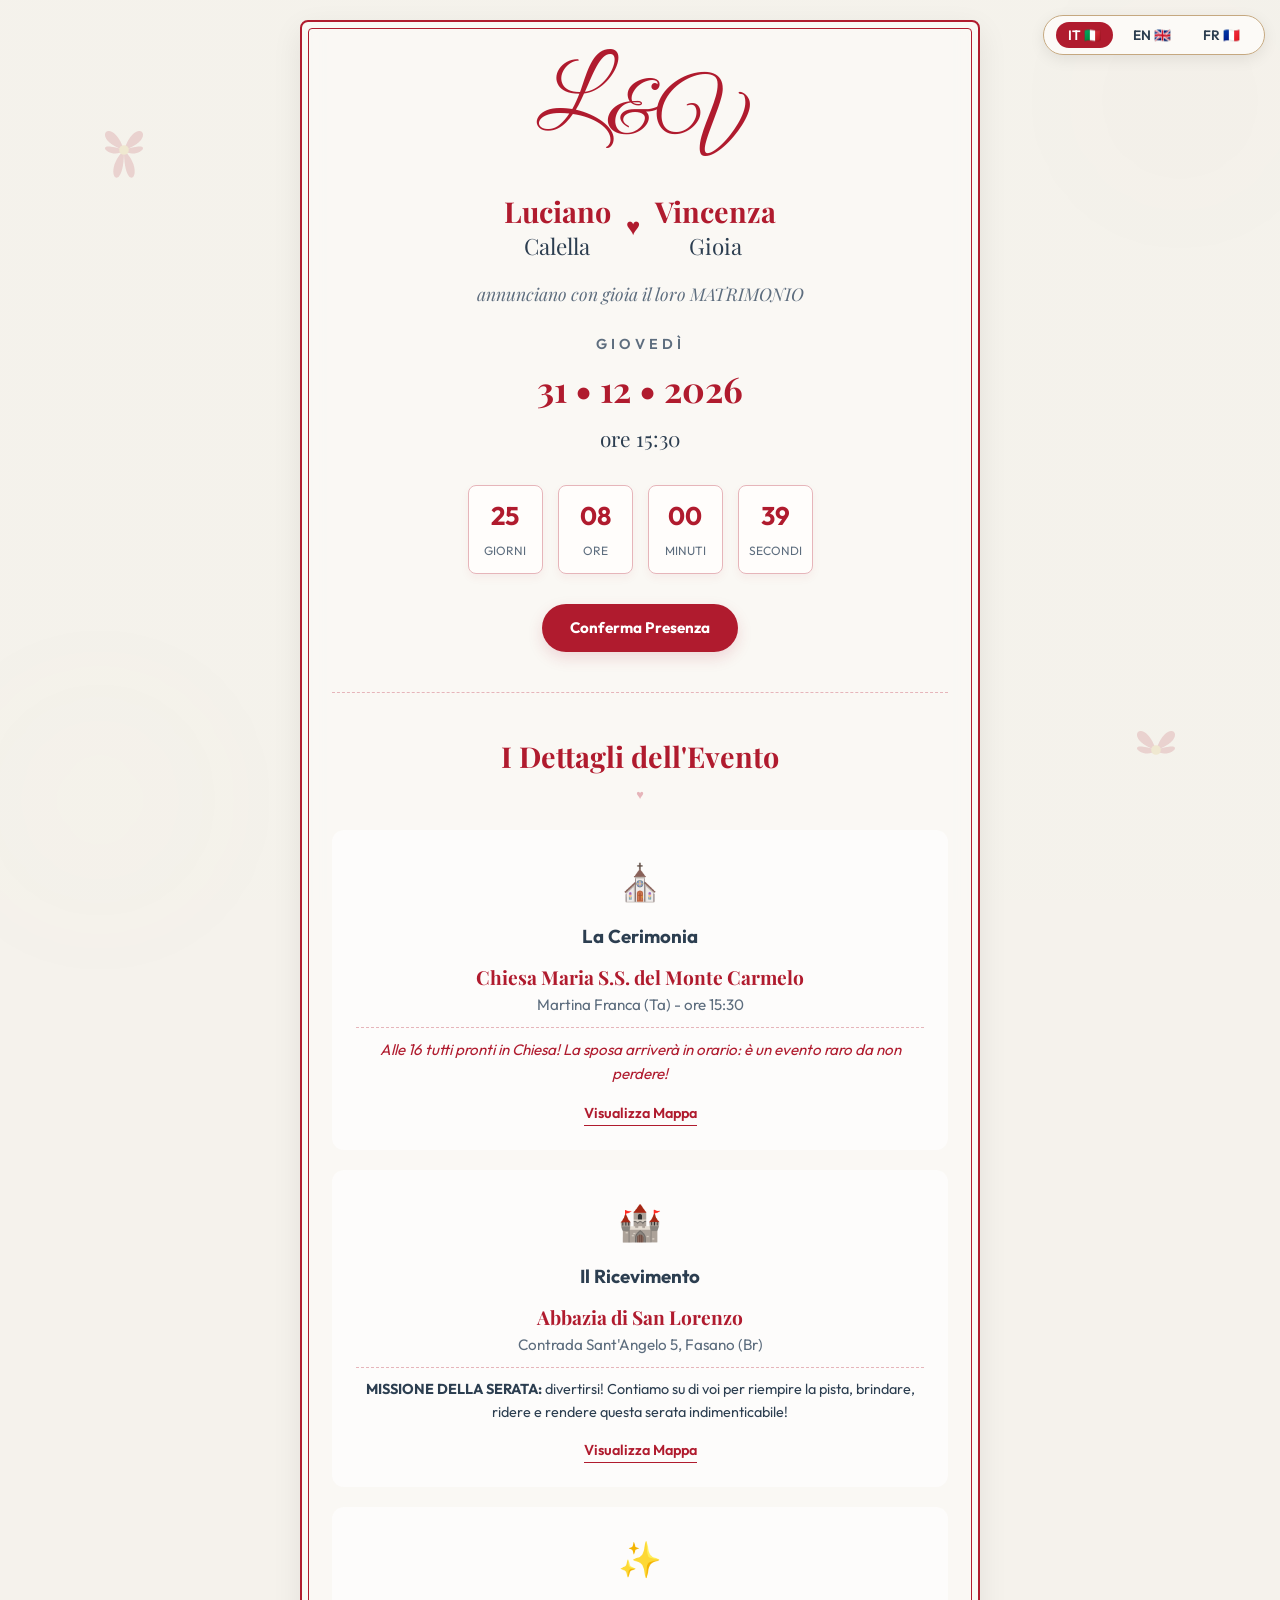
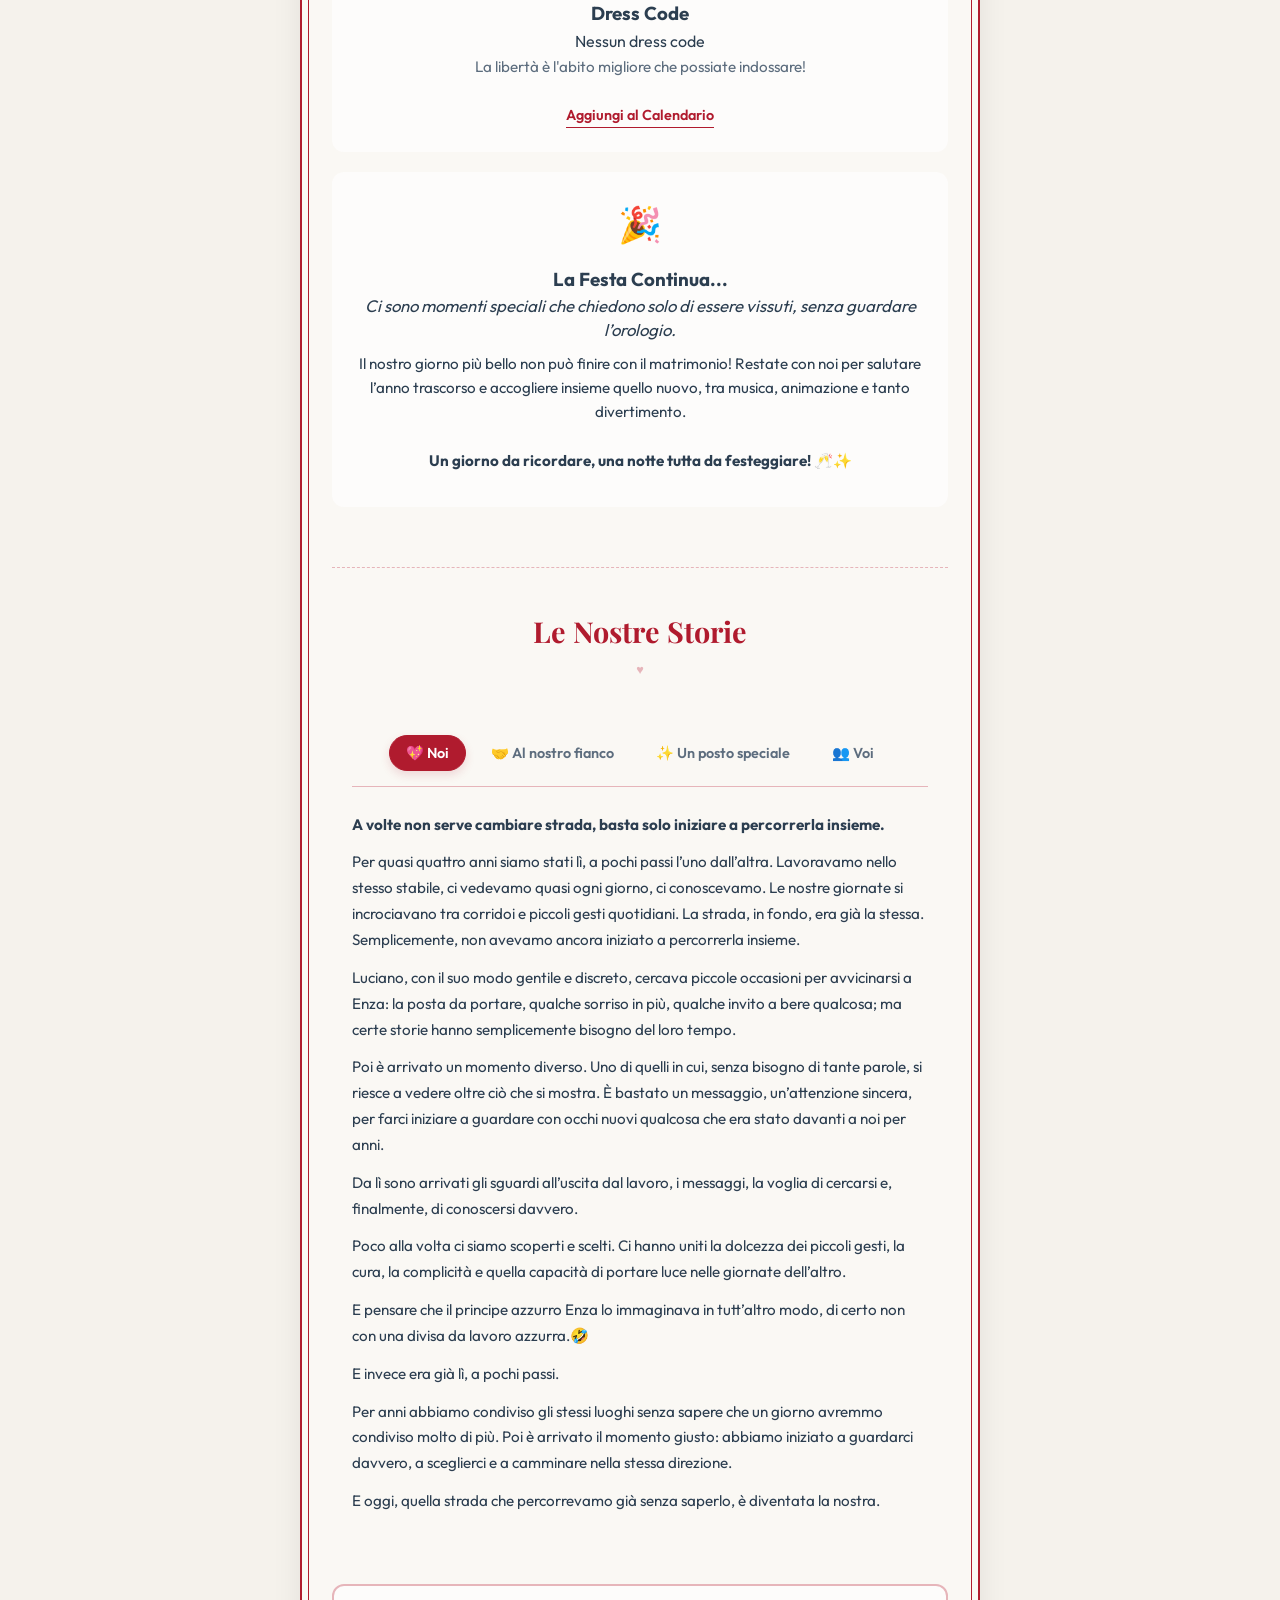
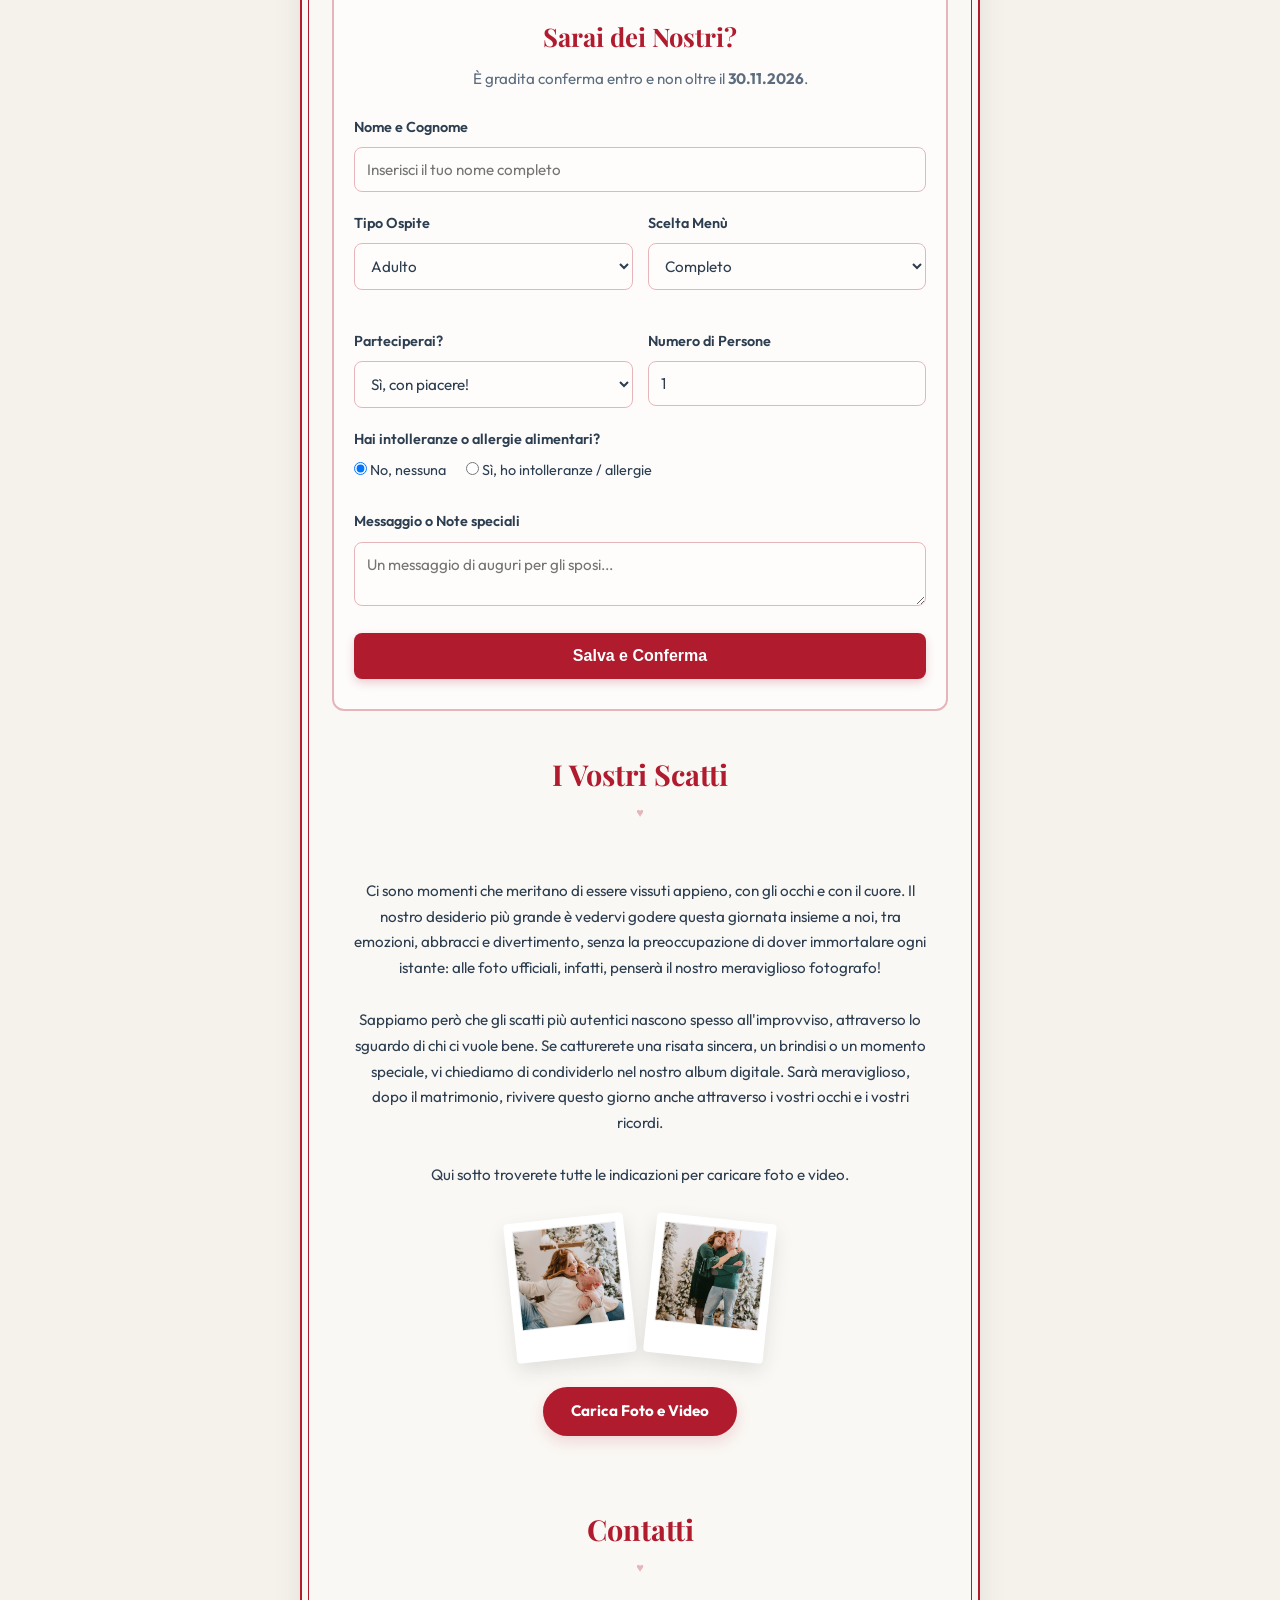
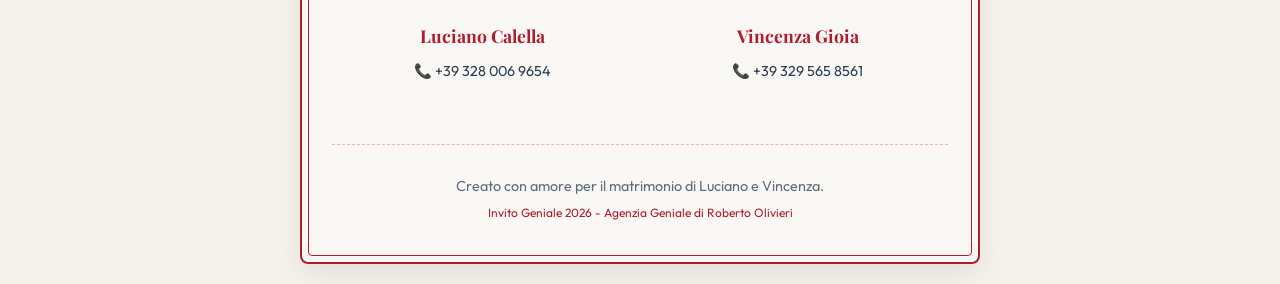
==== commit 47e7ef65: "feat: Add floating language switcher in top-right supporting IT, EN, FR" ====
--- a/index.html
+++ b/index.html
@@ -12,6 +12,12 @@
 </head>
 <body>
 
+  <!-- Floating Language Selector -->
+  <div class="language-selector-container">
+    <button class="lang-btn active" data-lang="it">IT 🇮🇹</button>
+    <button class="lang-btn" data-lang="en">EN 🇬🇧</button>
+    <button class="lang-btn" data-lang="fr">FR 🇫🇷</button>
+  </div>
   <!-- Background Decorative Shapes -->
   <div class="decor-shape shape-1"></div>
   <div class="decor-shape shape-2"></div>
--- a/style.css
+++ b/style.css
@@ -568,7 +568,7 @@
 }
 .footer-note {
   font-size: 0.75rem !important;
-  color: var(--red-light) !important;
+  color: var(--red-primary) !important;
   margin-top: 5px;
 }
 
@@ -725,3 +725,39 @@
     grid-template-columns: 1fr;
   }
 }
+
+/* Floating Language Selector */
+.language-selector-container {
+  position: fixed;
+  top: 15px;
+  right: 15px;
+  z-index: 10000;
+  display: flex;
+  gap: 8px;
+  background: rgba(253, 252, 250, 0.85);
+  backdrop-filter: blur(10px);
+  padding: 6px 12px;
+  border-radius: 30px;
+  border: 1px solid var(--gold-accent);
+  box-shadow: 0 4px 15px rgba(0, 0, 0, 0.08);
+}
+.language-selector-container .lang-btn {
+  background: none;
+  border: none;
+  font-family: var(--font-sans);
+  font-weight: 600;
+  font-size: 0.85rem;
+  color: var(--text-primary);
+  cursor: pointer;
+  padding: 4px 12px;
+  border-radius: 20px;
+  transition: var(--transition-smooth);
+}
+.language-selector-container .lang-btn.active {
+  background: var(--red-primary);
+  color: white;
+}
+.language-selector-container .lang-btn:hover:not(.active) {
+  background: rgba(176, 27, 46, 0.1);
+  color: var(--red-primary);
+}
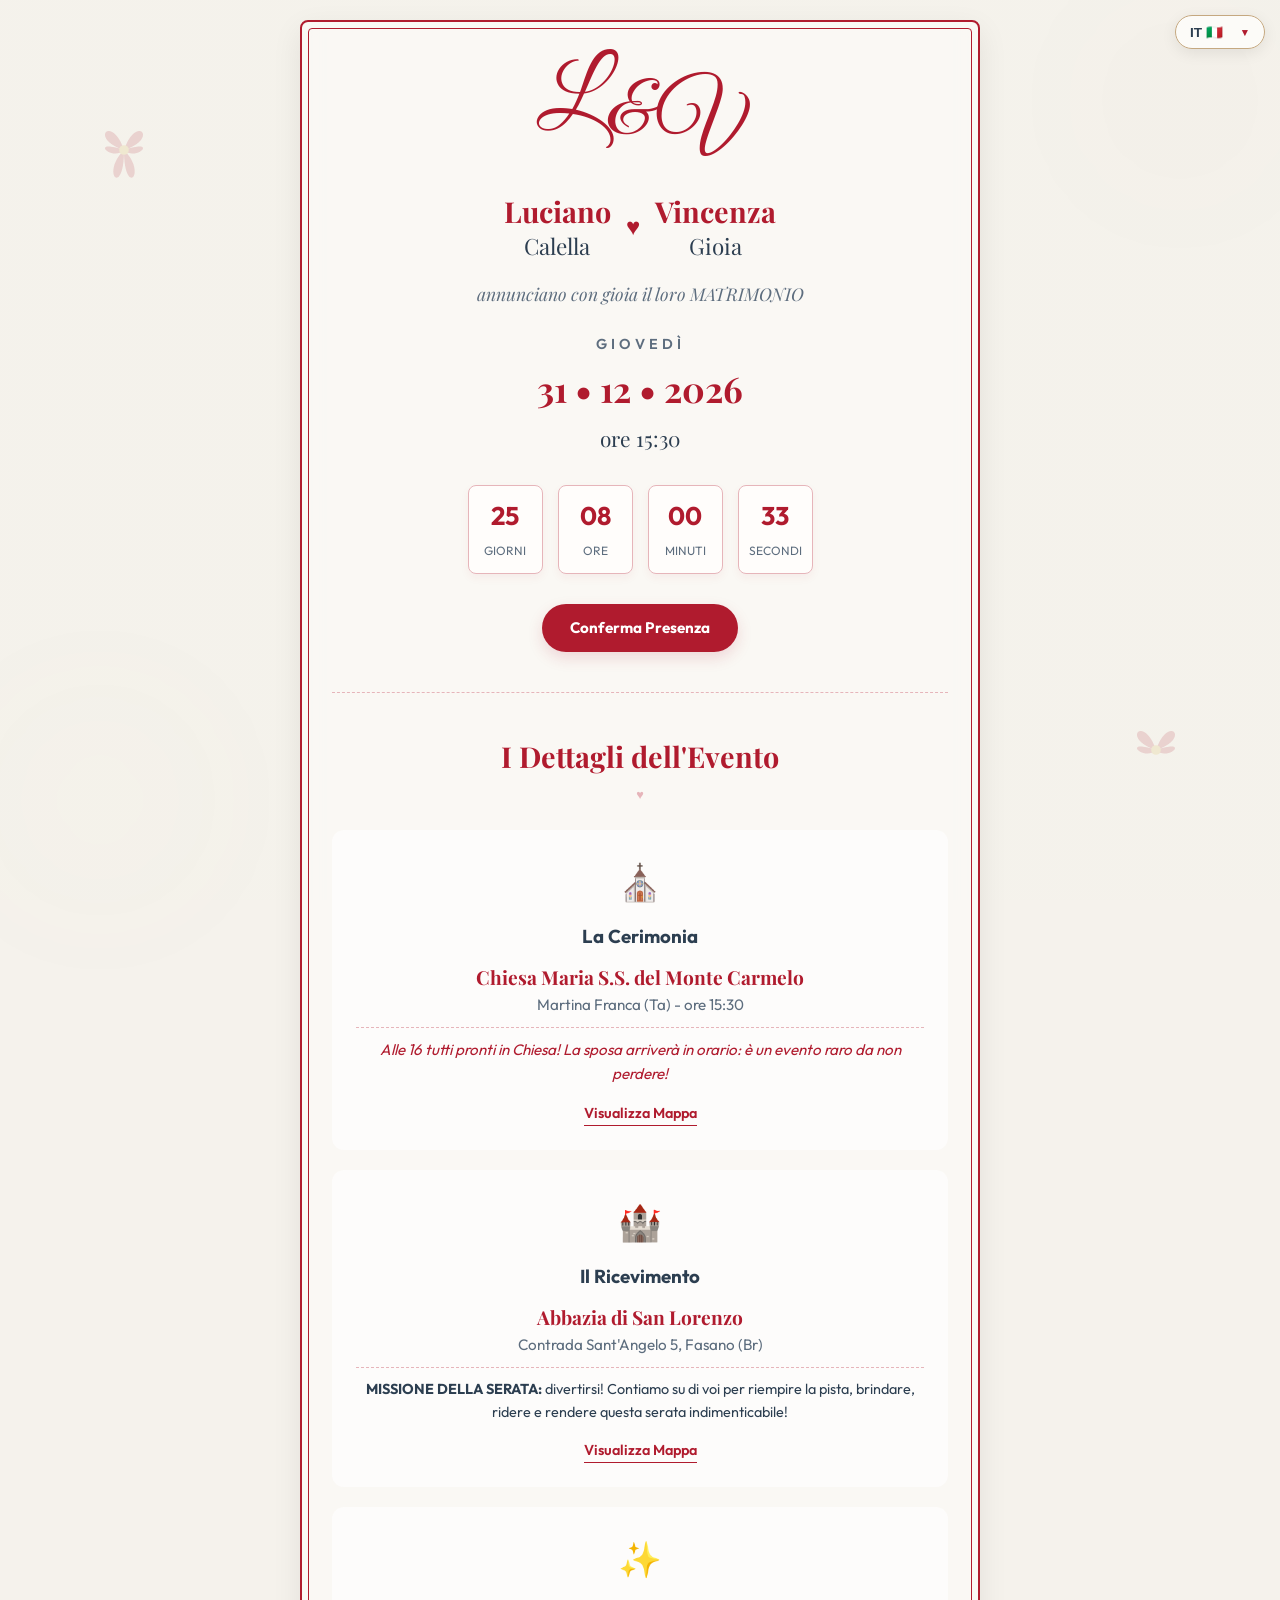
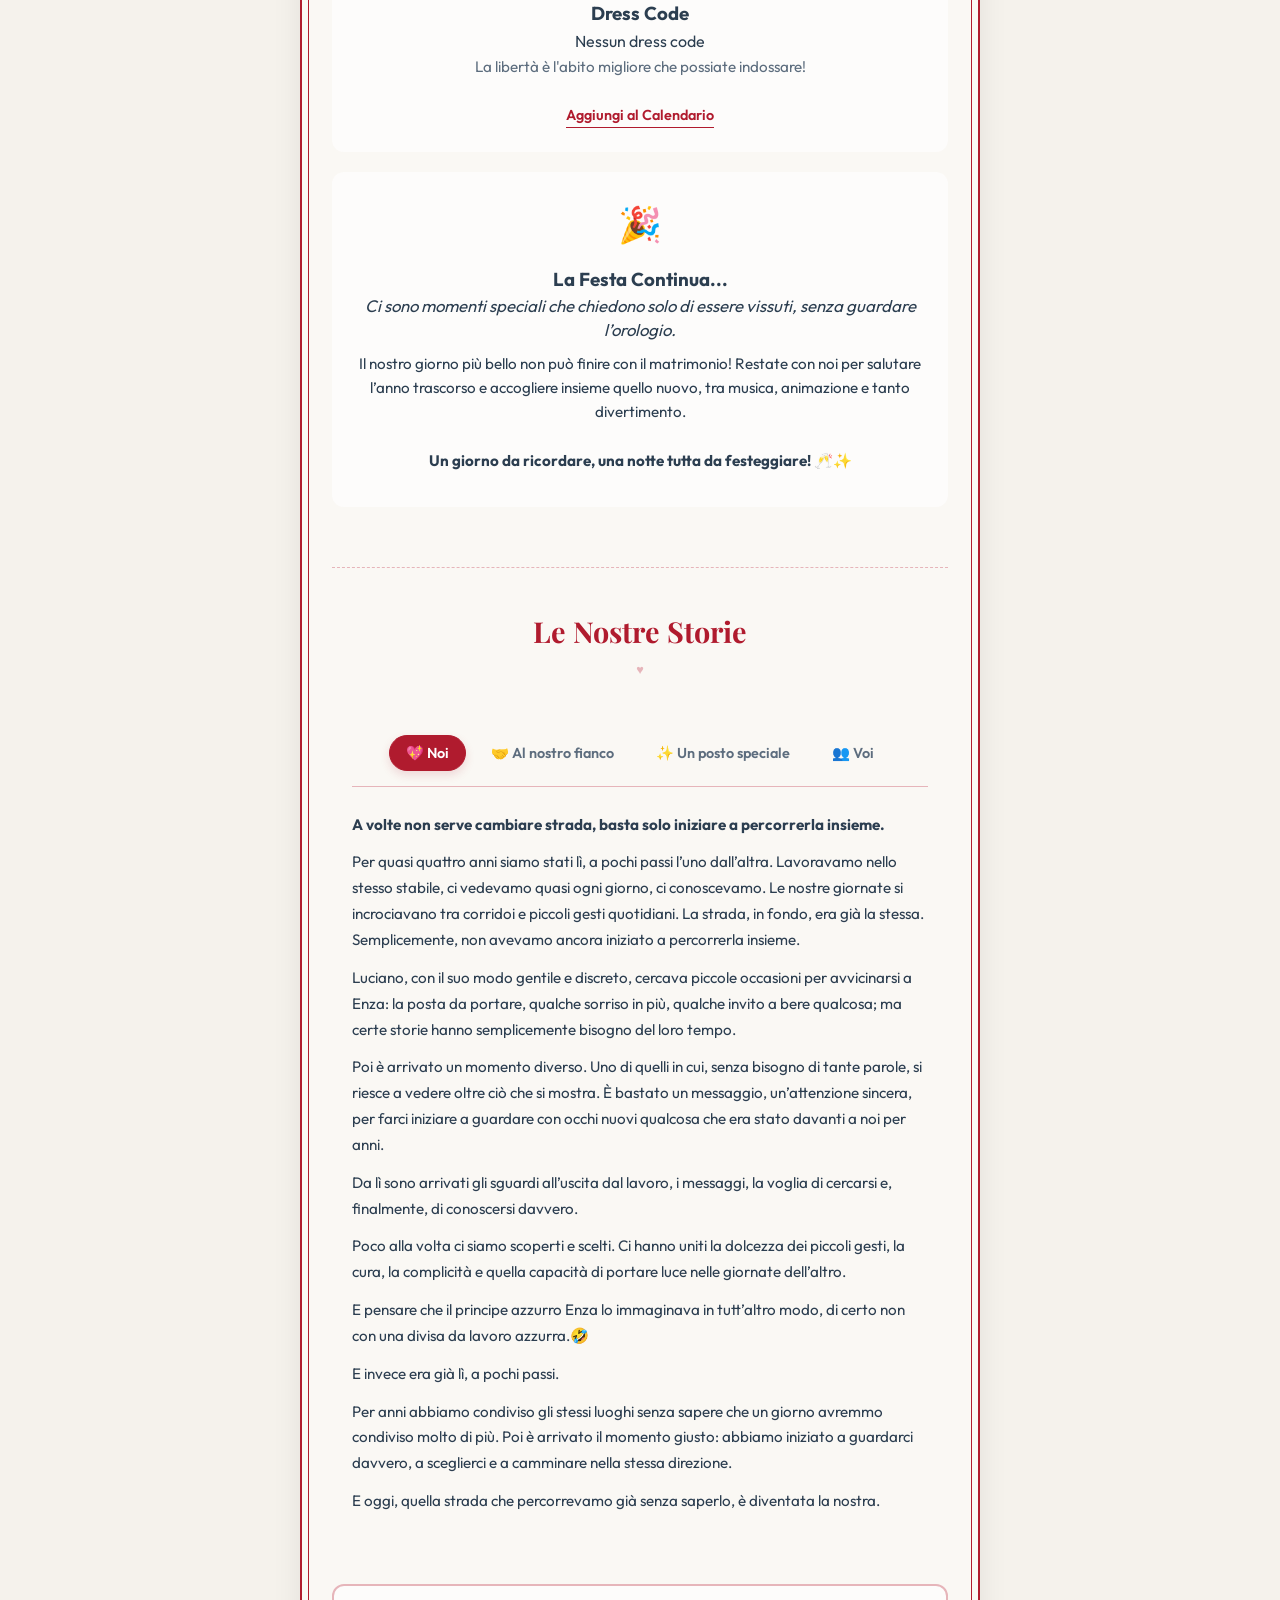
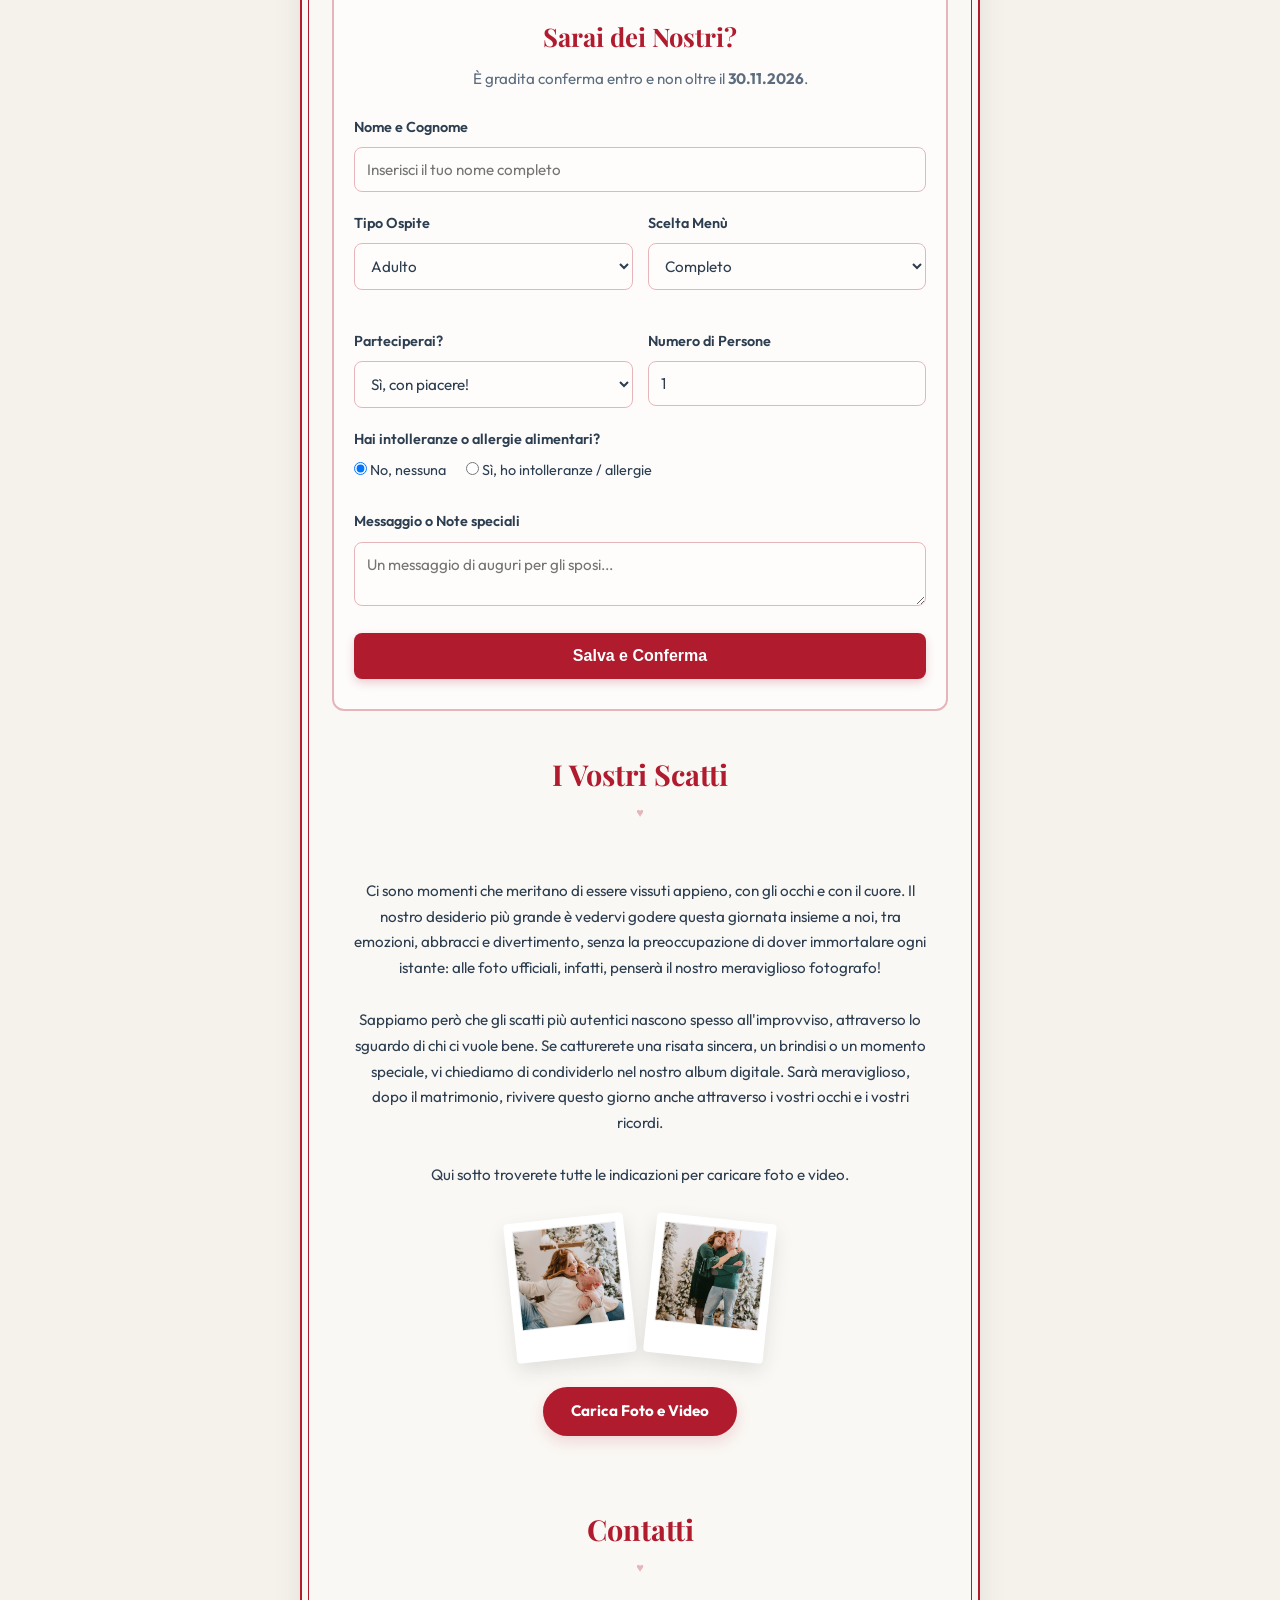
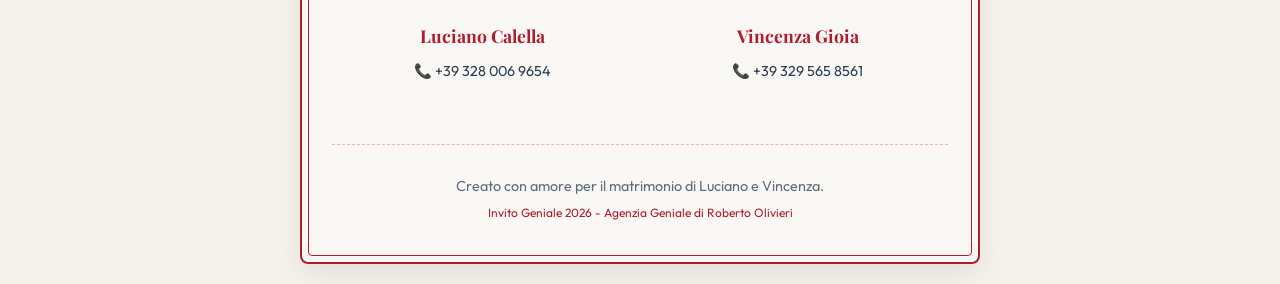
==== commit edc2ffae: "feat: Convert language selector into elegant dropdown menu" ====
--- a/index.html
+++ b/index.html
@@ -12,11 +12,17 @@
 </head>
 <body>
 
-  <!-- Floating Language Selector -->
-  <div class="language-selector-container">
-    <button class="lang-btn active" data-lang="it">IT 🇮🇹</button>
-    <button class="lang-btn" data-lang="en">EN 🇬🇧</button>
-    <button class="lang-btn" data-lang="fr">FR 🇫🇷</button>
+  <!-- Floating Language Selector Dropdown -->
+  <div class="language-dropdown" id="lang-dropdown">
+    <button class="dropdown-trigger">
+      <span class="current-lang-text">IT 🇮🇹</span>
+      <span class="arrow">▼</span>
+    </button>
+    <div class="dropdown-options">
+      <button class="dropdown-opt active" data-lang="it">IT 🇮🇹</button>
+      <button class="dropdown-opt" data-lang="en">EN 🇬🇧</button>
+      <button class="dropdown-opt" data-lang="fr">FR 🇫🇷</button>
+    </div>
   </div>
   <!-- Background Decorative Shapes -->
   <div class="decor-shape shape-1"></div>
--- a/style.css
+++ b/style.css
@@ -726,38 +726,67 @@
   }
 }
 
-/* Floating Language Selector */
-.language-selector-container {
+/* Floating Language Dropdown */
+.language-dropdown {
   position: fixed;
   top: 15px;
   right: 15px;
   z-index: 10000;
-  display: flex;
-  gap: 8px;
-  background: rgba(253, 252, 250, 0.85);
+  font-family: var(--font-sans);
+  background: rgba(253, 252, 250, 0.9);
   backdrop-filter: blur(10px);
-  padding: 6px 12px;
-  border-radius: 30px;
   border: 1px solid var(--gold-accent);
+  border-radius: 20px;
   box-shadow: 0 4px 15px rgba(0, 0, 0, 0.08);
-}
-.language-selector-container .lang-btn {
+  overflow: hidden;
+  transition: all 0.3s ease;
+  width: 90px;
+}
+.language-dropdown .dropdown-trigger {
+  width: 100%;
   background: none;
   border: none;
-  font-family: var(--font-sans);
+  padding: 8px 14px;
   font-weight: 600;
   font-size: 0.85rem;
   color: var(--text-primary);
   cursor: pointer;
-  padding: 4px 12px;
-  border-radius: 20px;
-  transition: var(--transition-smooth);
-}
-.language-selector-container .lang-btn.active {
+  display: flex;
+  justify-content: space-between;
+  align-items: center;
+}
+.language-dropdown .dropdown-trigger .arrow {
+  font-size: 0.65rem;
+  transition: transform 0.3s ease;
+  color: var(--red-primary);
+}
+.language-dropdown.open .dropdown-trigger .arrow {
+  transform: rotate(180deg);
+}
+.language-dropdown .dropdown-options {
+  display: none;
+  flex-direction: column;
+  border-top: 1px solid rgba(212, 175, 55, 0.2);
+}
+.language-dropdown.open .dropdown-options {
+  display: flex;
+}
+.language-dropdown .dropdown-opt {
+  background: none;
+  border: none;
+  padding: 8px 14px;
+  font-weight: 600;
+  font-size: 0.85rem;
+  color: var(--text-primary);
+  cursor: pointer;
+  text-align: left;
+  transition: var(--transition-smooth);
+}
+.language-dropdown .dropdown-opt:hover {
+  background: rgba(176, 27, 46, 0.05);
+  color: var(--red-primary);
+}
+.language-dropdown .dropdown-opt.active {
   background: var(--red-primary);
   color: white;
 }
-.language-selector-container .lang-btn:hover:not(.active) {
-  background: rgba(176, 27, 46, 0.1);
-  color: var(--red-primary);
-}
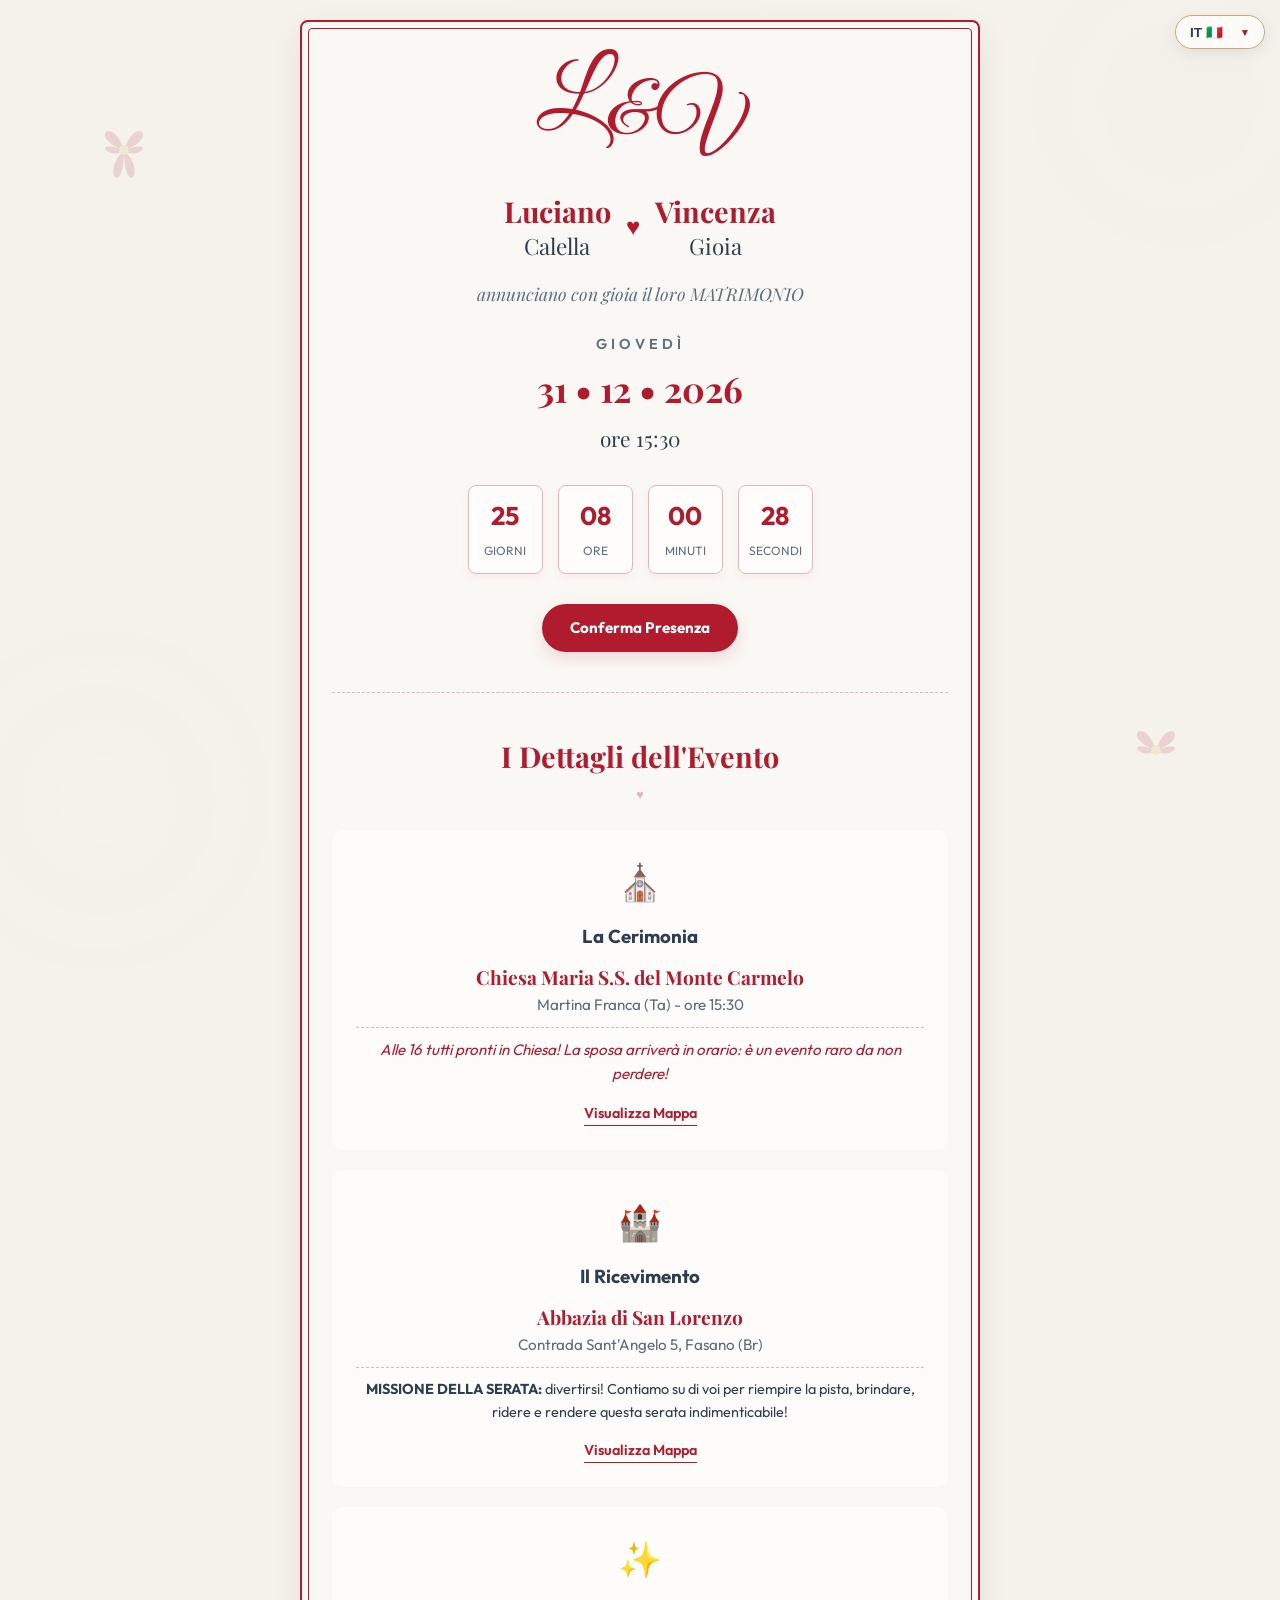
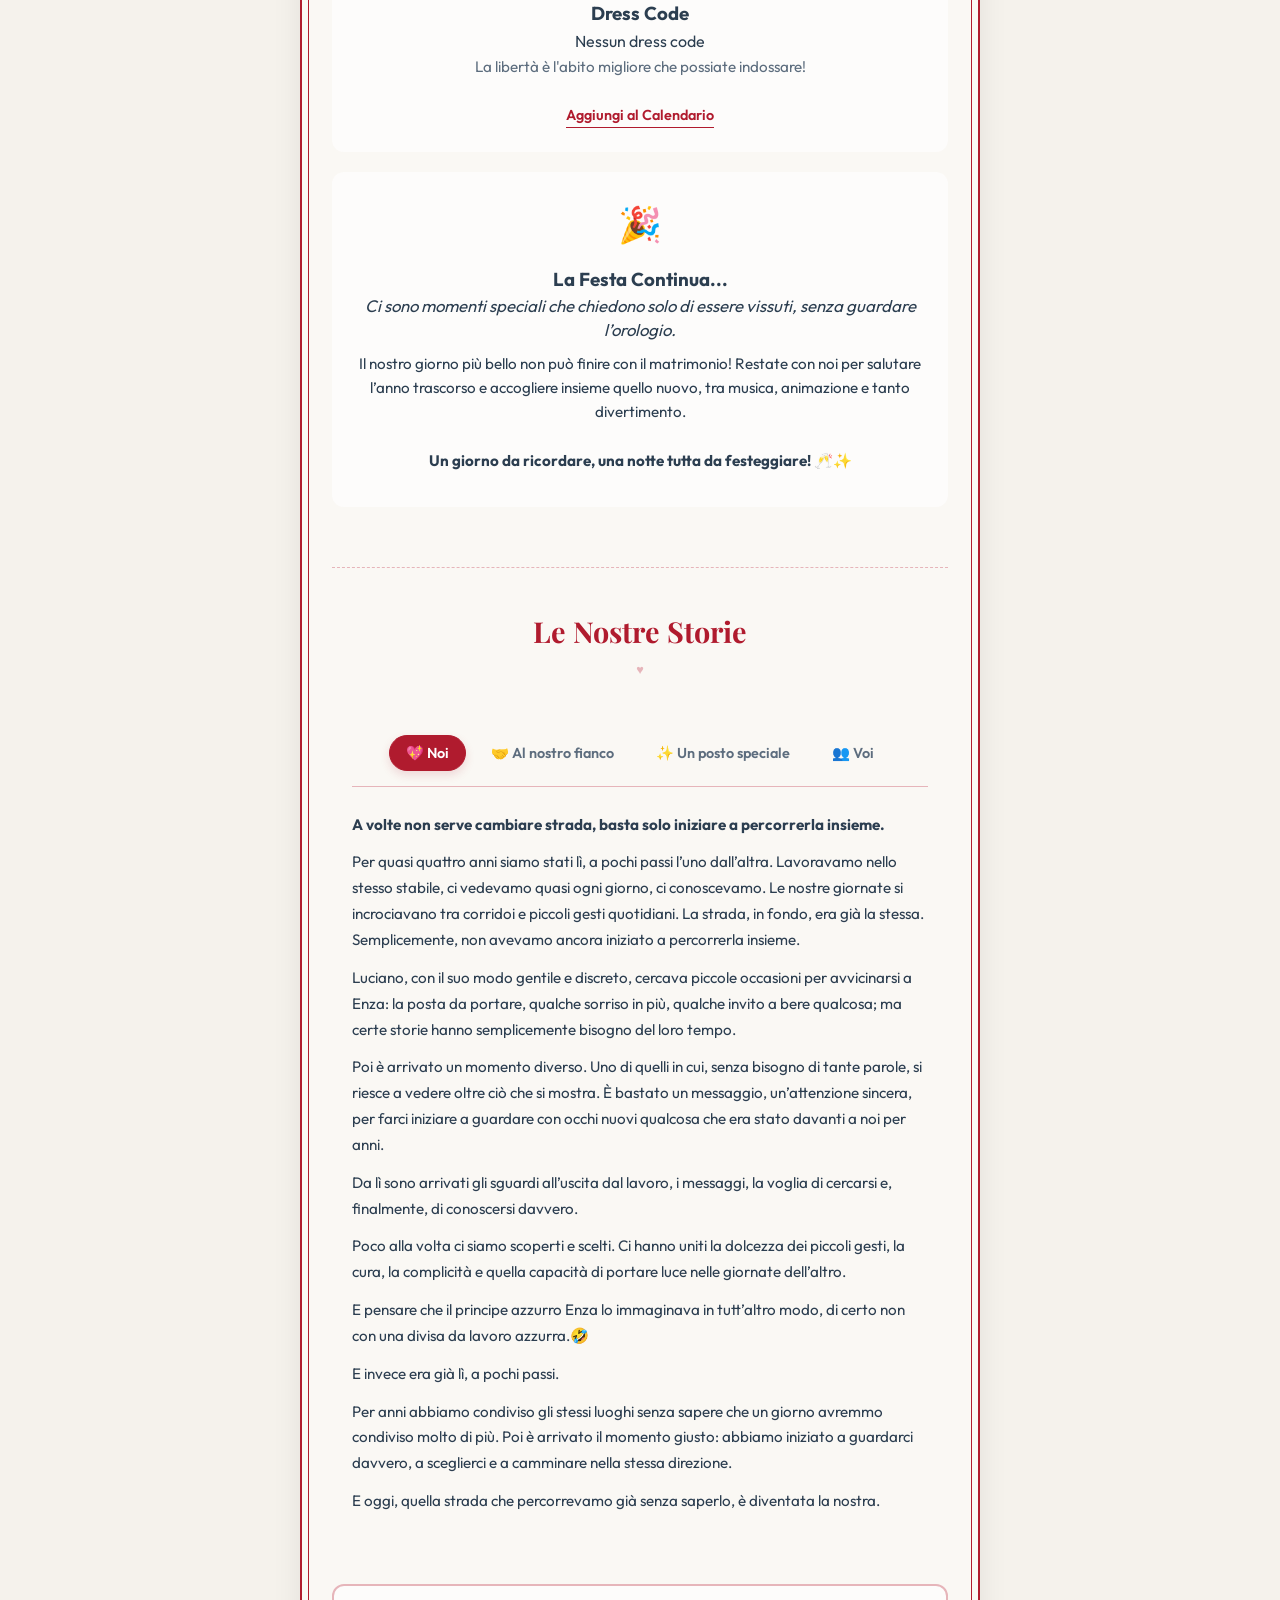
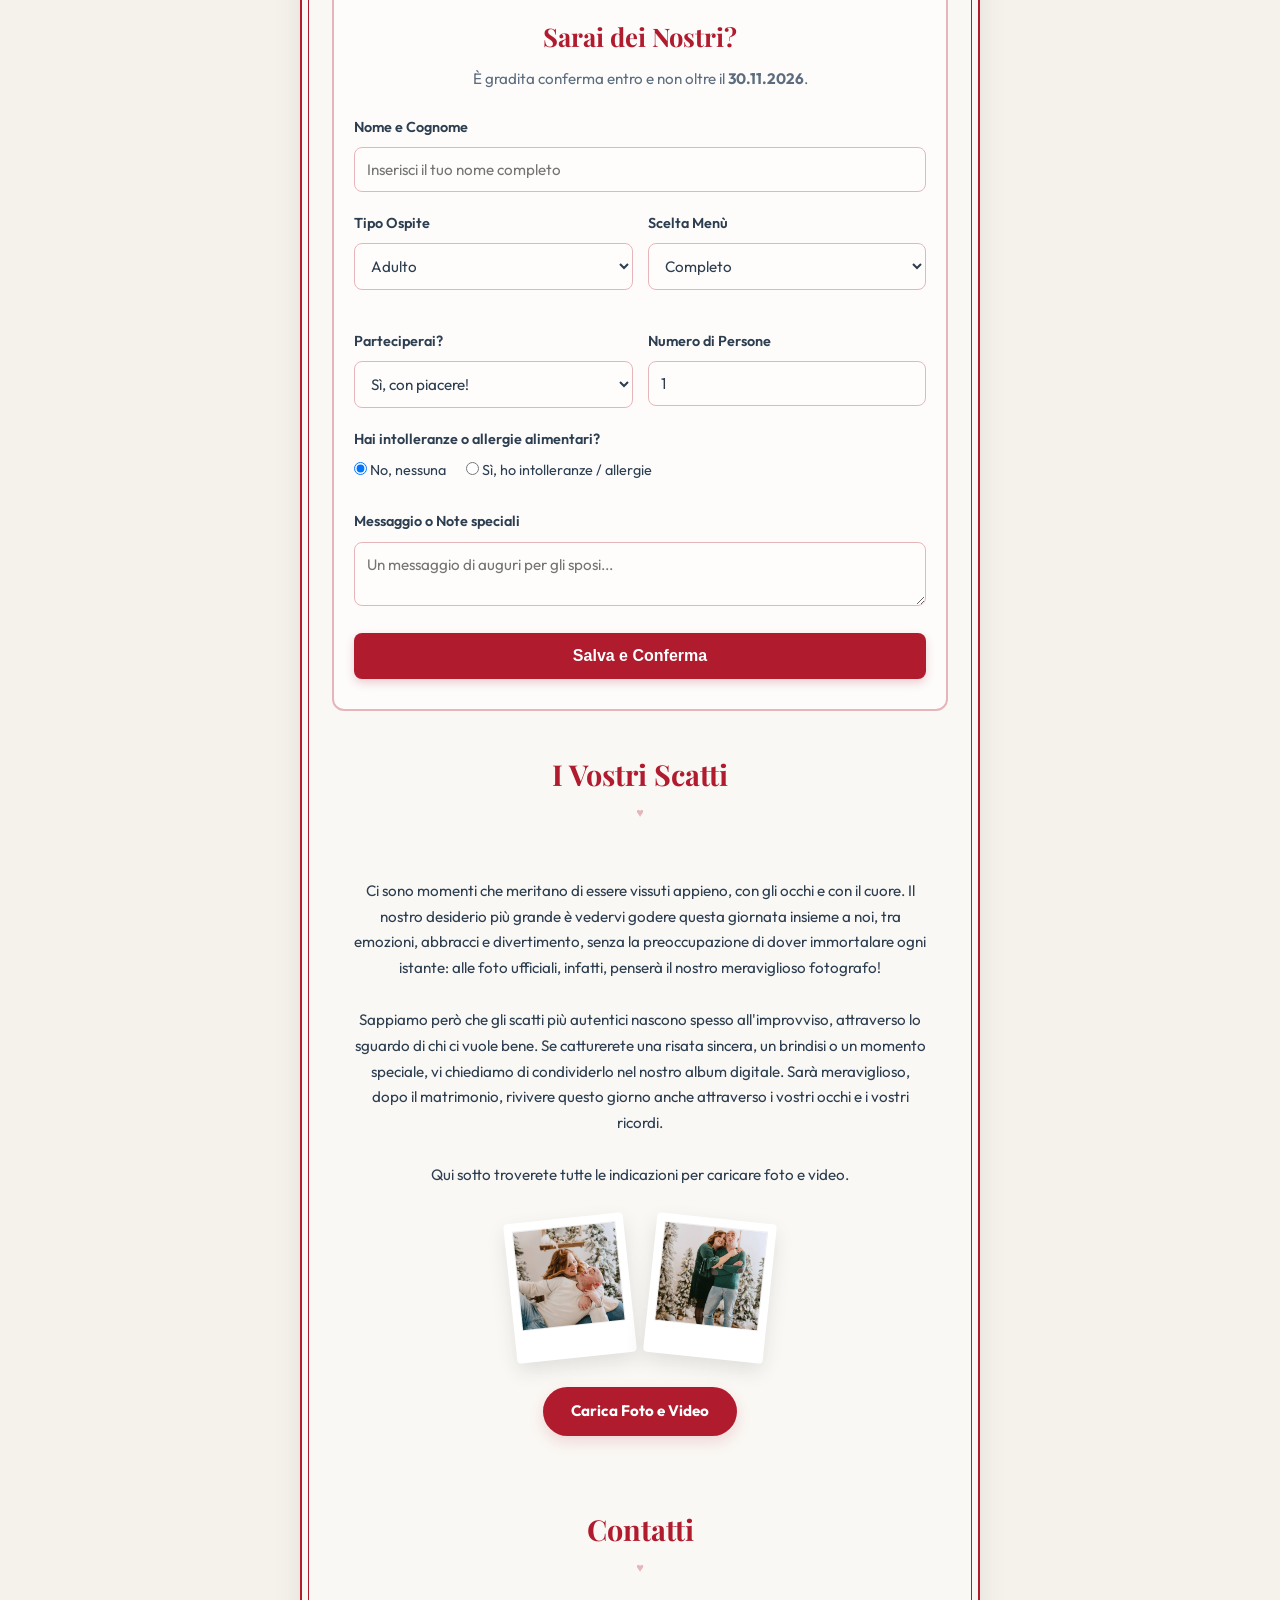
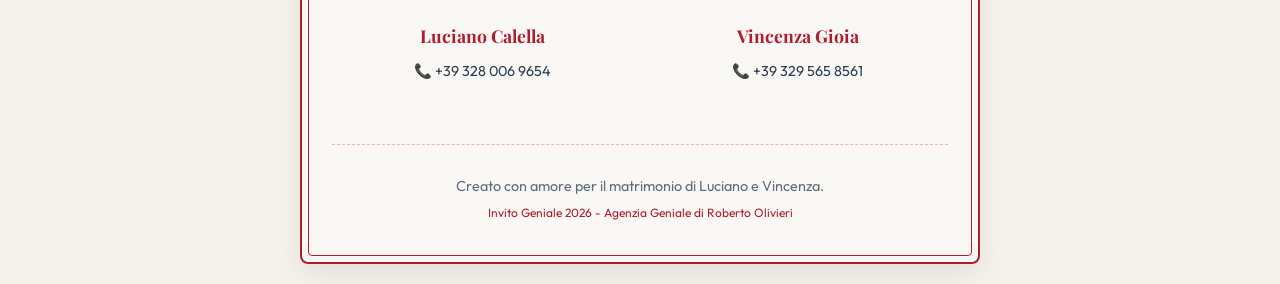
==== commit bca101da: "feat: Add OG image for WhatsApp link preview" ====
--- a/index.html
+++ b/index.html
@@ -4,6 +4,20 @@
   <meta charset="UTF-8">
   <meta name="viewport" content="width=device-width, initial-scale=1.0">
   <title>Il Matrimonio di Luciano & Vincenza | Invito Ufficiale</title>
+  <meta name="description" content="Siete invitati al matrimonio di Luciano Calella e Vincenza Gioia - 31 Dicembre 2026">
+  <!-- Open Graph / WhatsApp Preview -->
+  <meta property="og:type" content="website">
+  <meta property="og:title" content="Il Matrimonio di Luciano & Vincenza">
+  <meta property="og:description" content="Siete invitati al matrimonio di Luciano Calella e Vincenza Gioia - 31 Dicembre 2026 ✨">
+  <meta property="og:image" content="https://matrimonio-l-v-31-12-2026.vercel.app/assets/og-image.png">
+  <meta property="og:image:width" content="1024">
+  <meta property="og:image:height" content="1024">
+  <meta property="og:url" content="https://matrimonio-l-v-31-12-2026.vercel.app">
+  <!-- Twitter Card -->
+  <meta name="twitter:card" content="summary_large_image">
+  <meta name="twitter:title" content="Il Matrimonio di Luciano & Vincenza">
+  <meta name="twitter:description" content="Siete invitati al matrimonio di Luciano Calella e Vincenza Gioia - 31 Dicembre 2026 ✨">
+  <meta name="twitter:image" content="https://matrimonio-l-v-31-12-2026.vercel.app/assets/og-image.png">
   <!-- Load Playfair Display, Great Vibes and Outfit from Google Fonts for premium wedding feel -->
   <link rel="preconnect" href="https://fonts.googleapis.com">
   <link rel="preconnect" href="https://fonts.gstatic.com" crossorigin>
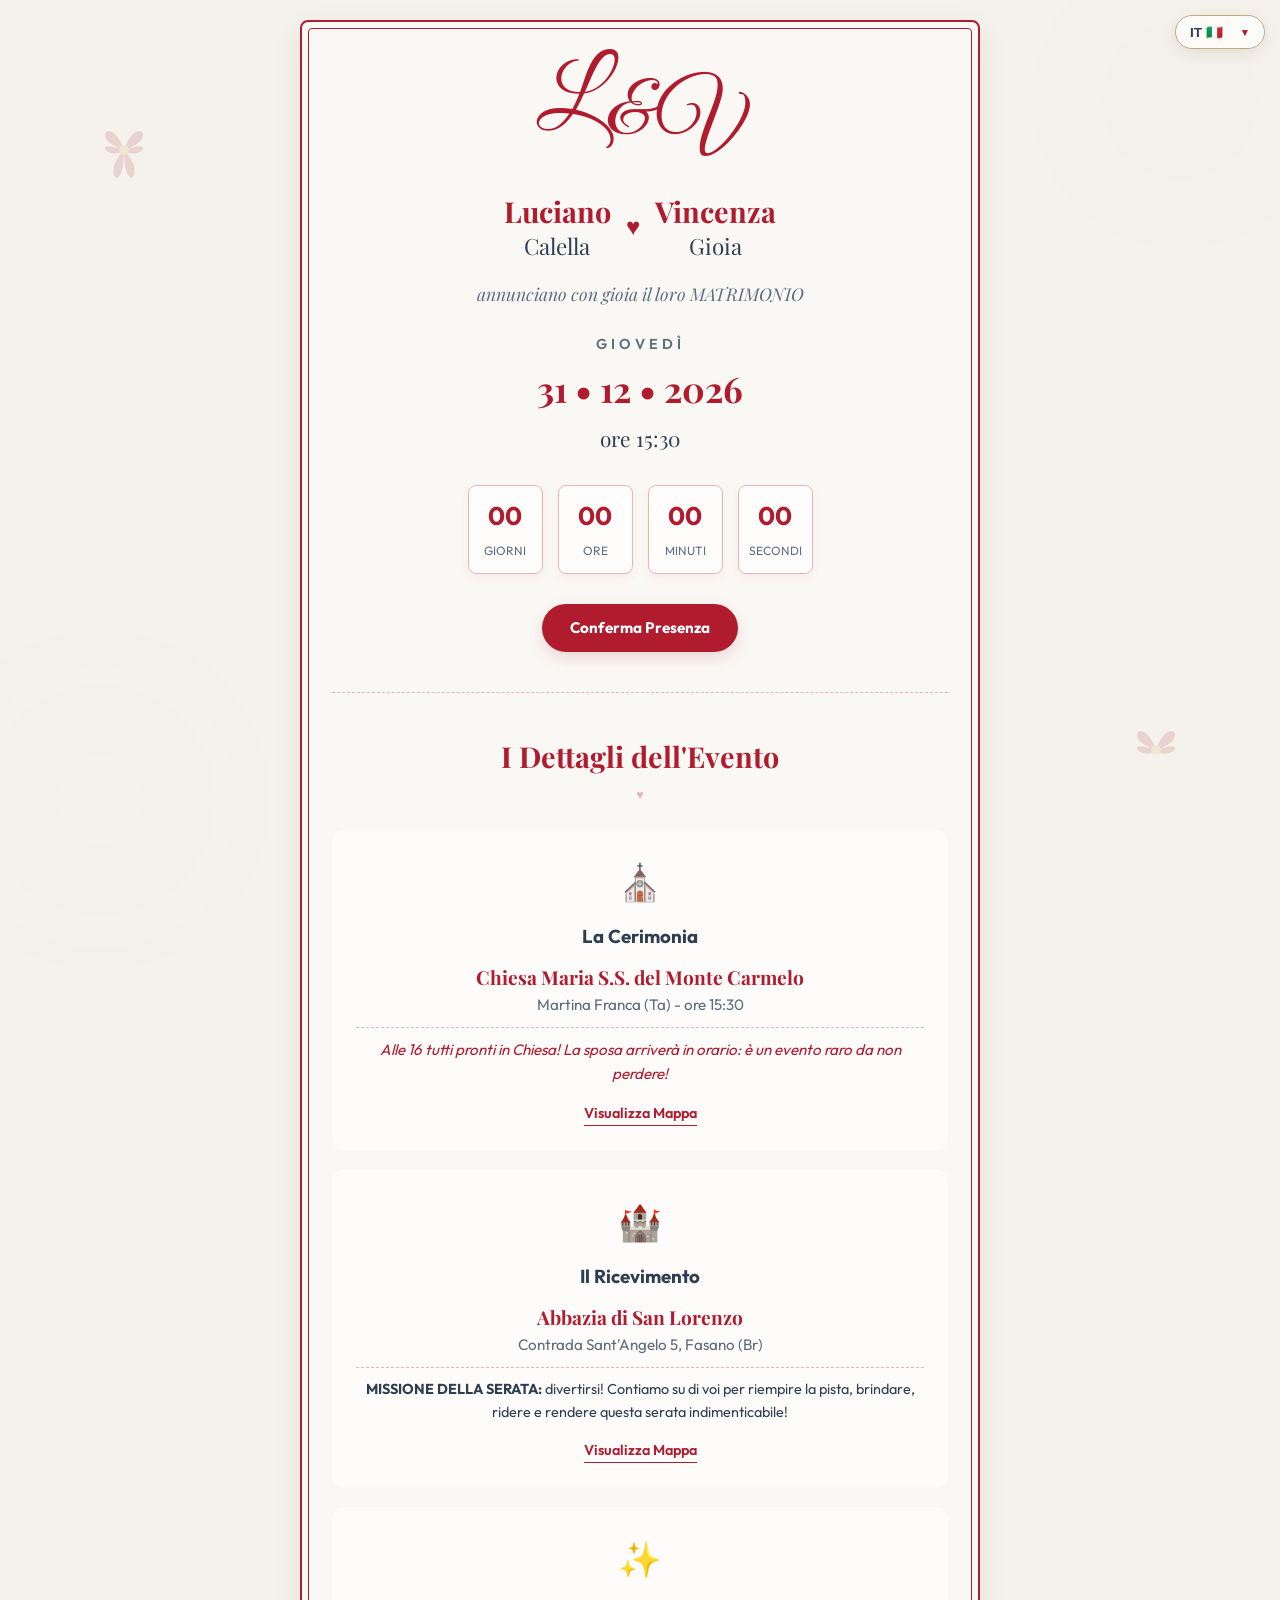
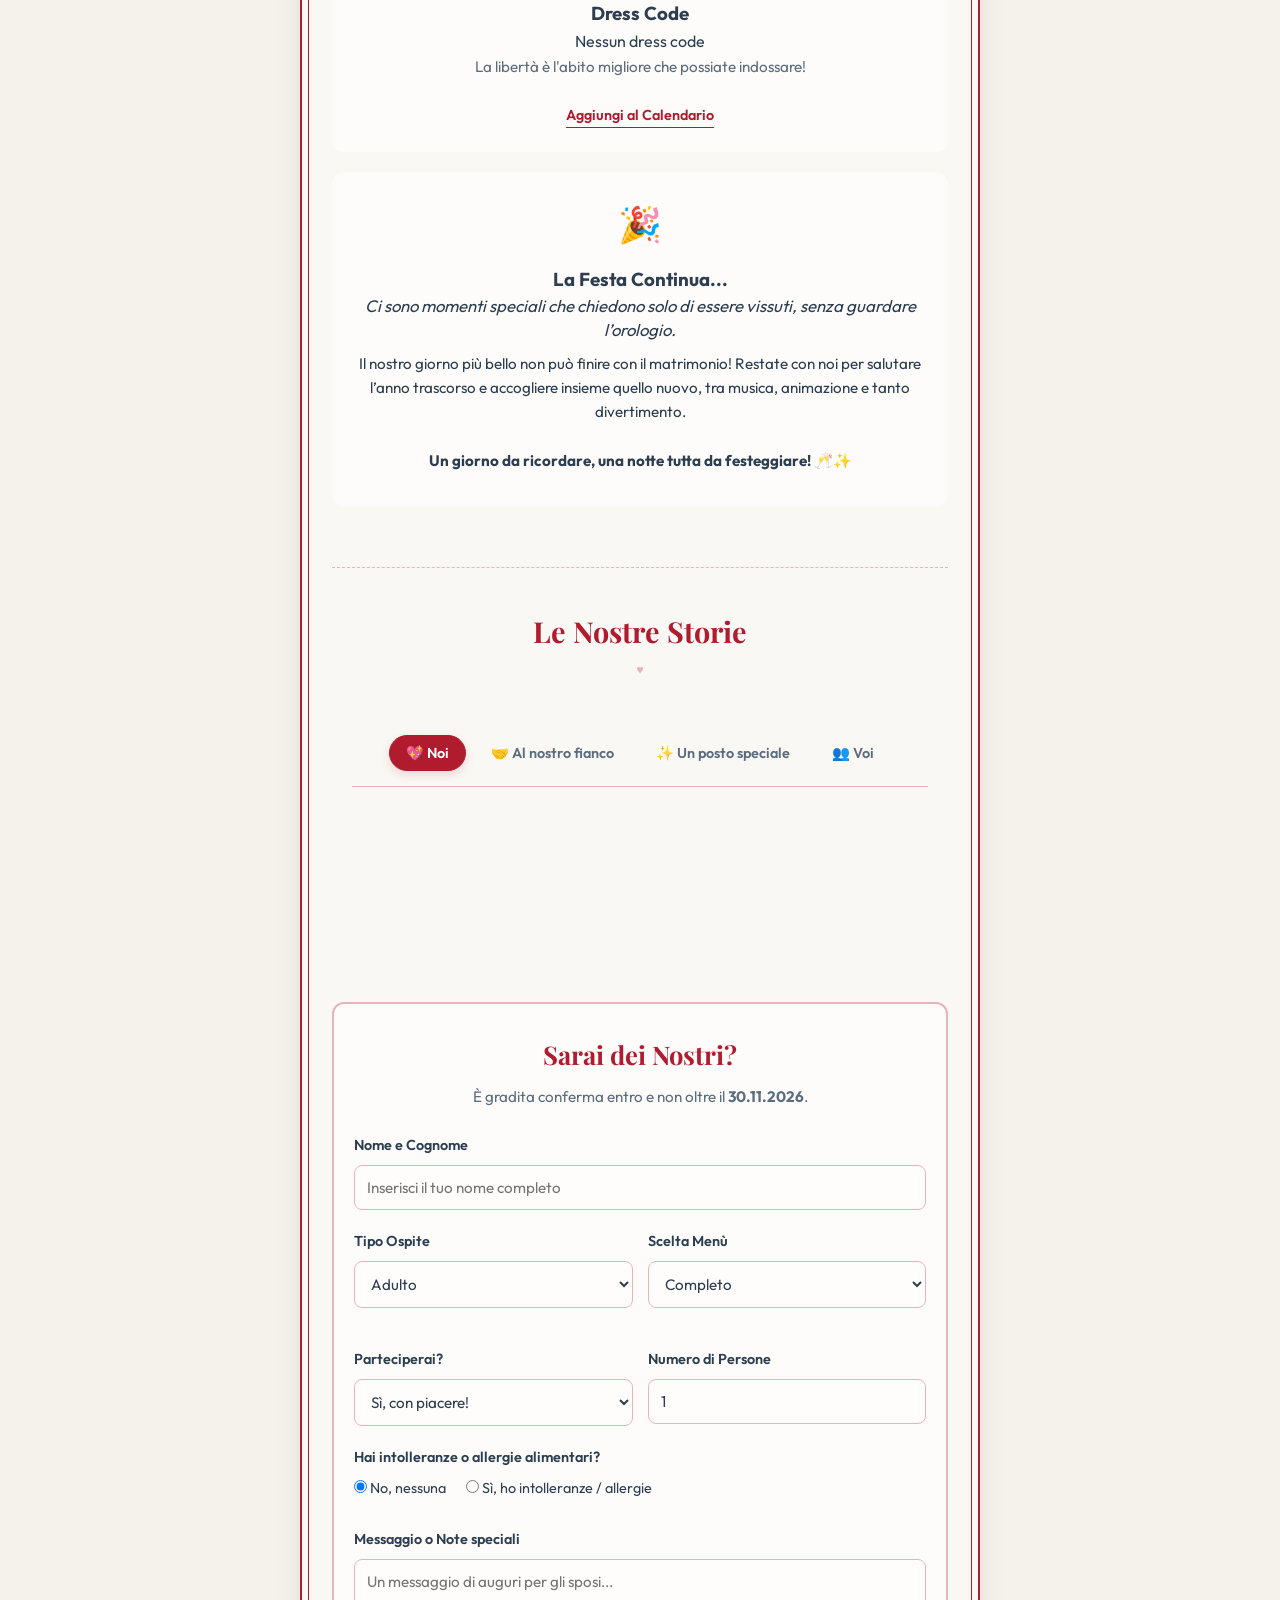
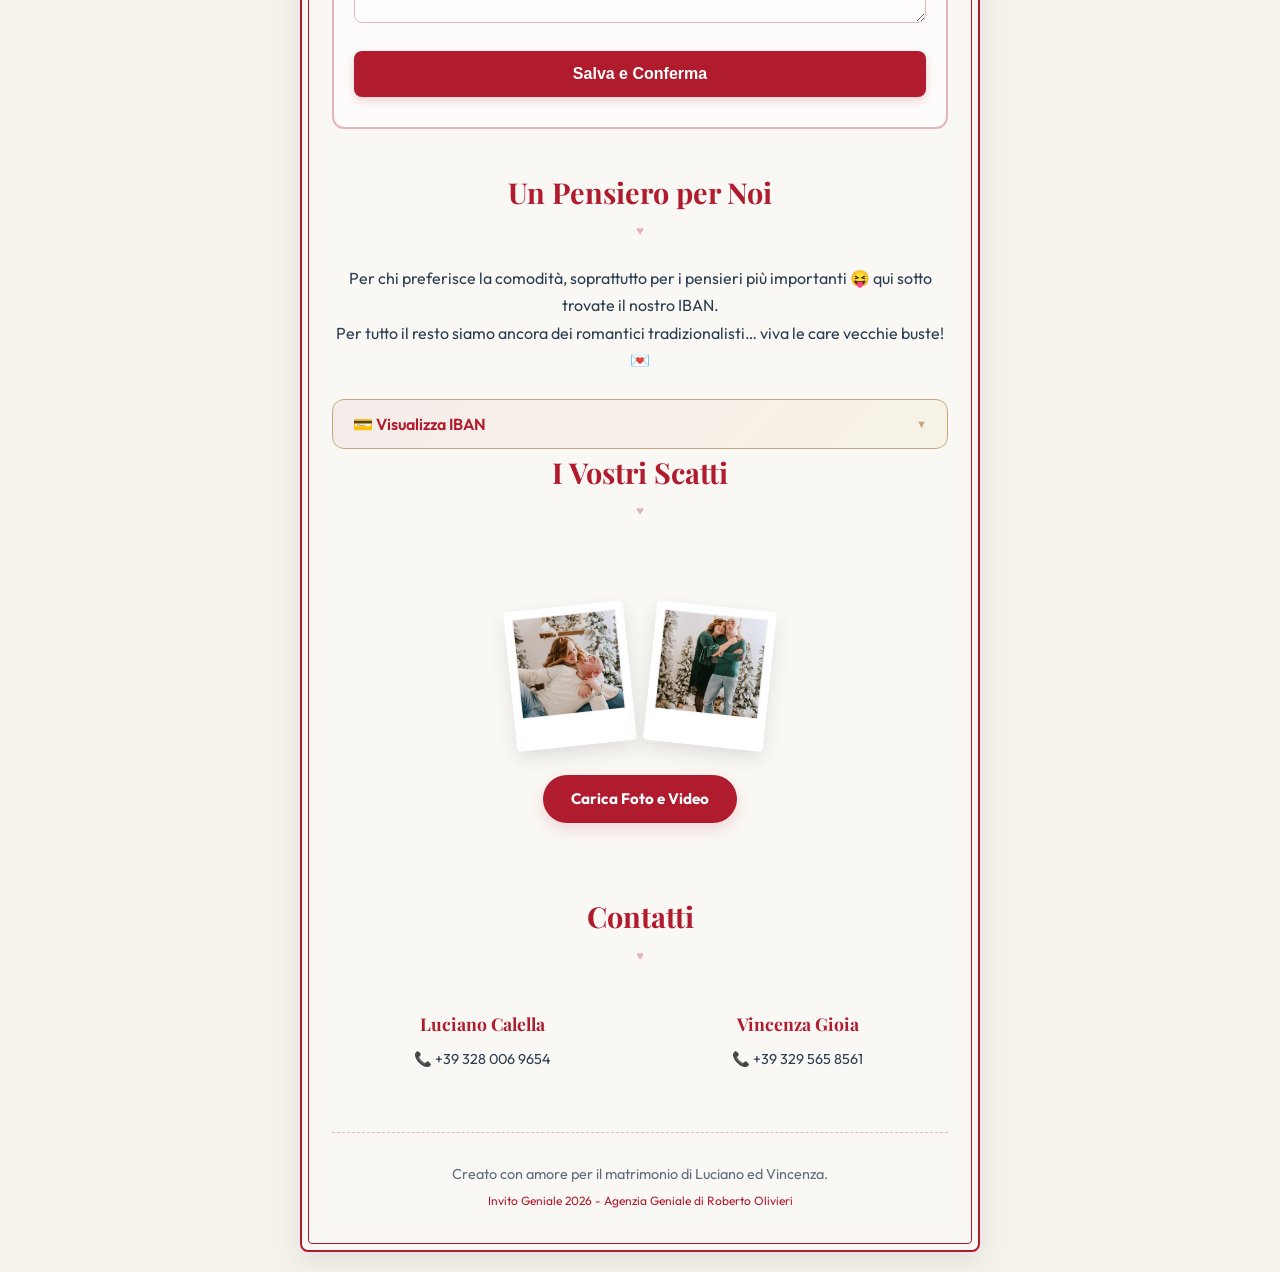
==== commit 3cd743db: "feat: Add IBAN accordion with copy feedback and multilang support" ====
--- a/index.html
+++ b/index.html
@@ -294,6 +294,26 @@
         </div>
       </section>
 
+      <!-- Un Pensiero per Noi Section -->
+      <section class="gift-section">
+        <h2 class="section-title" data-i18n="giftTitle">Un Pensiero per Noi</h2>
+        <div class="gift-card glass-card">
+          <p class="gift-intro" data-i18n="giftIntro">Per chi preferisce la comodità, soprattutto per i pensieri più importanti 😝 qui sotto trovate il nostro IBAN.<br>Per tutto il resto siamo ancora dei romantici tradizionalisti… viva le care vecchie buste! 💌</p>
+          
+          <div class="iban-accordion">
+            <button class="iban-toggle" id="iban-toggle">
+              <span data-i18n="giftShowIban">💳 Visualizza IBAN</span>
+              <span class="iban-arrow">▼</span>
+            </button>
+            <div class="iban-content" id="iban-content">
+              <div class="iban-value" id="iban-value">IT10P0833878930003004003445</div>
+              <button class="iban-copy-btn" id="iban-copy-btn" data-i18n="giftCopyIban">📋 Copia IBAN</button>
+              <p class="iban-note" data-i18n="giftNote">* IBAN intestato a entrambi gli sposi.<br>Causale consigliata: <em>"Regalo matrimonio Luciano e Vincenza — [Nome Famiglia/Persona]"</em></p>
+            </div>
+          </div>
+        </div>
+      </section>
+
       <!-- I Vostri Scatti Section -->
       <section class="scatti-section">
         <h2 class="section-title" data-i18n="scattiTitle">I Vostri Scatti</h2>
--- a/style.css
+++ b/style.css
@@ -790,3 +790,96 @@
   background: var(--red-primary);
   color: white;
 }
+
+/* Gift / IBAN Section */
+.gift-section {
+  margin-top: 40px;
+}
+.gift-card {
+  text-align: center;
+}
+.gift-intro {
+  font-size: 1rem;
+  line-height: 1.7;
+  color: var(--text-primary);
+  margin-bottom: 25px;
+}
+.iban-accordion {
+  border-radius: 12px;
+  overflow: hidden;
+  border: 1px solid var(--gold-accent);
+}
+.iban-toggle {
+  width: 100%;
+  background: linear-gradient(135deg, rgba(176, 27, 46, 0.05), rgba(212, 175, 55, 0.08));
+  border: none;
+  padding: 14px 20px;
+  font-family: var(--font-sans);
+  font-weight: 600;
+  font-size: 1rem;
+  color: var(--red-primary);
+  cursor: pointer;
+  display: flex;
+  justify-content: space-between;
+  align-items: center;
+  transition: var(--transition-smooth);
+}
+.iban-toggle:hover {
+  background: linear-gradient(135deg, rgba(176, 27, 46, 0.1), rgba(212, 175, 55, 0.12));
+}
+.iban-arrow {
+  font-size: 0.7rem;
+  transition: transform 0.3s ease;
+  color: var(--gold-accent);
+}
+.iban-accordion.open .iban-arrow {
+  transform: rotate(180deg);
+}
+.iban-content {
+  display: none;
+  padding: 20px;
+  border-top: 1px solid rgba(212, 175, 55, 0.2);
+  background: rgba(253, 252, 250, 0.5);
+}
+.iban-accordion.open .iban-content {
+  display: block;
+}
+.iban-value {
+  font-family: 'Courier New', monospace;
+  font-size: 1.1rem;
+  font-weight: 700;
+  color: var(--text-primary);
+  letter-spacing: 1.5px;
+  padding: 12px 16px;
+  background: rgba(212, 175, 55, 0.08);
+  border: 1px dashed var(--gold-accent);
+  border-radius: 8px;
+  margin-bottom: 12px;
+  word-break: break-all;
+}
+.iban-copy-btn {
+  background: var(--red-primary);
+  color: white;
+  border: none;
+  padding: 10px 24px;
+  border-radius: 25px;
+  font-family: var(--font-sans);
+  font-weight: 600;
+  font-size: 0.9rem;
+  cursor: pointer;
+  transition: var(--transition-smooth);
+  margin-bottom: 15px;
+}
+.iban-copy-btn:hover {
+  background: #8b1a2a;
+  transform: translateY(-1px);
+}
+.iban-copy-btn.copied {
+  background: #2d7a3a;
+}
+.iban-note {
+  font-size: 0.8rem;
+  color: var(--text-secondary);
+  line-height: 1.5;
+  margin-top: 10px;
+}
